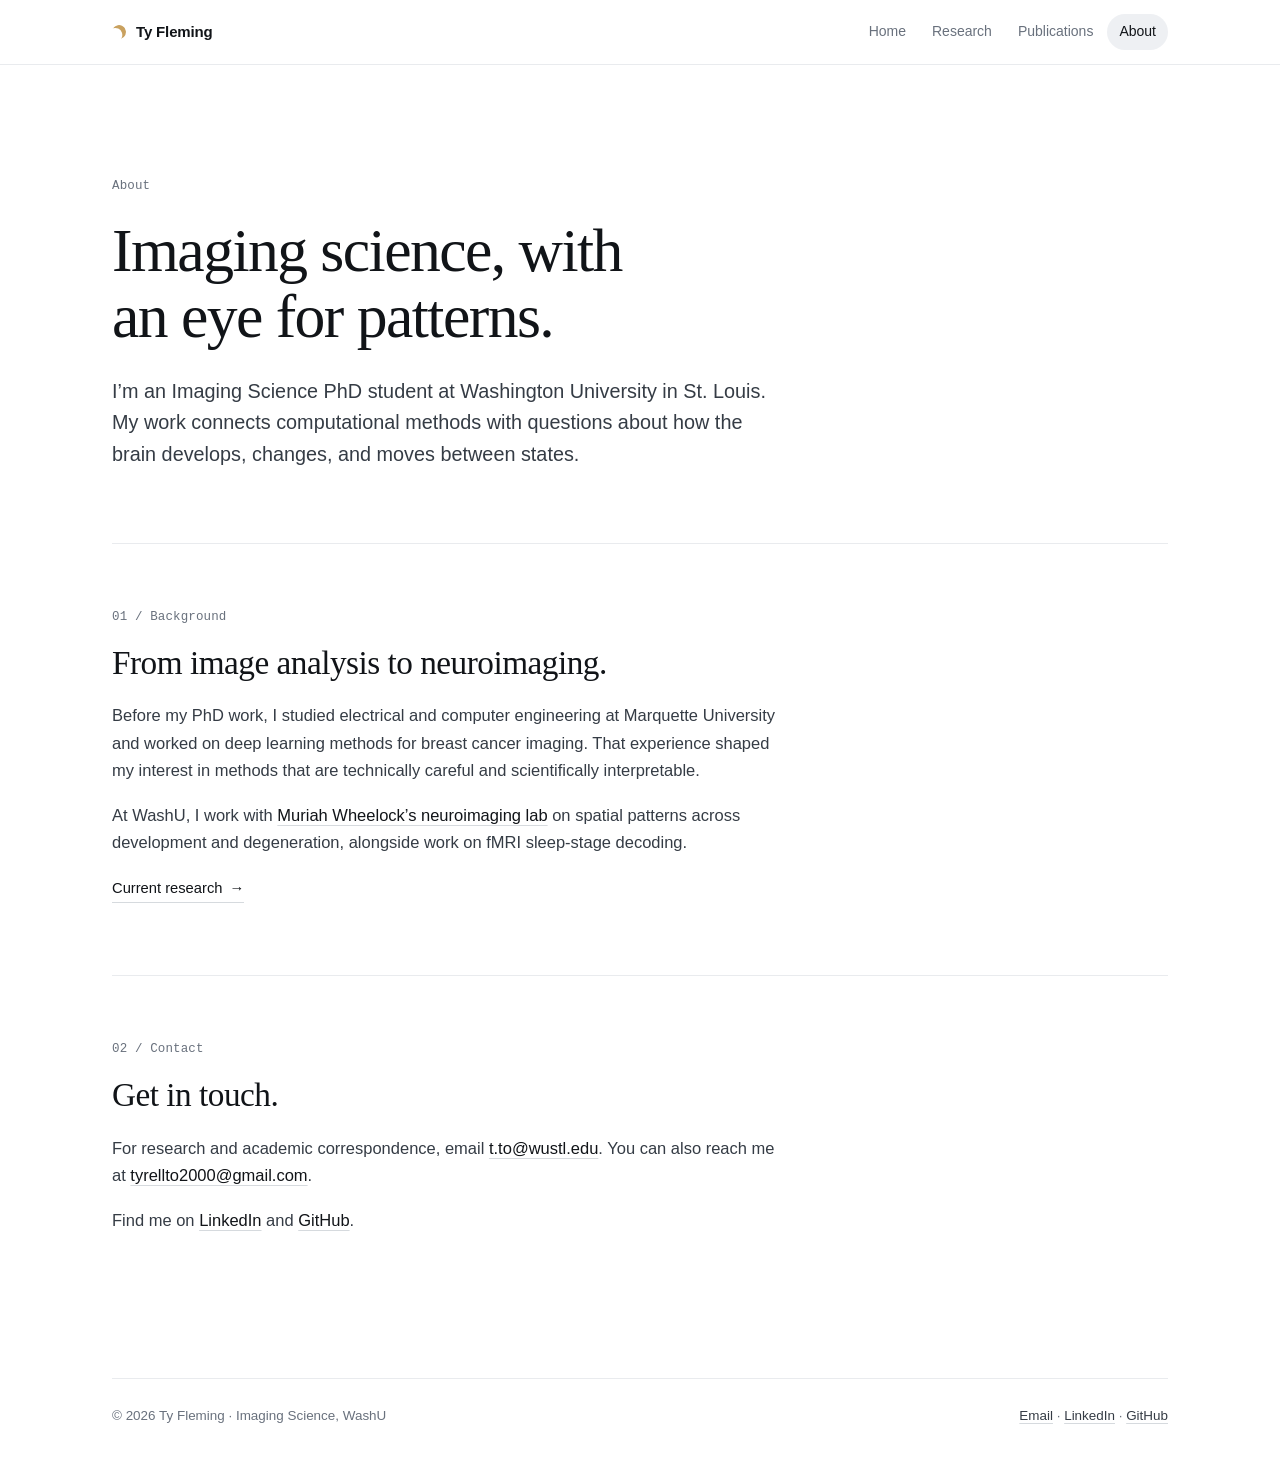
==== about.html @ 27615212 "Smooth the day/night transitions into one continuous motion Use cross-document view transitions wher" ====
<!doctype html>
<html lang="en">
<head>
  <meta charset="utf-8">
  <meta name="viewport" content="width=device-width, initial-scale=1">
  <meta name="description" content="About Ty Fleming, Imaging Science PhD student at WashU.">
  <title>About — Ty Fleming</title>
  <link rel="stylesheet" href="style.css?v=20261013-sky3">
  <script src="sky.js?v=20261013-sky3"></script>

</head>
<body>
  <a class="skip-link" href="#main">Skip to content</a>
  <header class="site-header">
    <div class="header-inner">
      <a class="brand" href="index.html"><span class="brand-mark" aria-hidden="true"></span>Ty Fleming<span class="visually-hidden"> — home</span></a>
      <nav class="site-nav" aria-label="Main navigation"><a href="index.html">Home</a><a href="research.html">Research</a><a href="publications.html">Publications</a><a href="about.html" aria-current="page">About</a></nav>
    </div>
  </header>
  <main id="main">
<section class="page-hero" aria-labelledby="about-title"><span class="eyebrow">About</span><div><h1 id="about-title">Imaging science, with an eye for patterns.</h1><p class="lead">I’m an Imaging Science PhD student at Washington University in St. Louis. My work connects computational methods with questions about how the brain develops, changes, and moves between states.</p></div></section>
<section class="content-section" aria-labelledby="path-title"><span class="section-label">01 / Background</span><div class="section-body wide-copy"><h2 id="path-title">From image analysis to neuroimaging.</h2><p>Before my PhD work, I studied electrical and computer engineering at Marquette University and worked on deep learning methods for breast cancer imaging. That experience shaped my interest in methods that are technically careful and scientifically interpretable.</p><p>At WashU, I work with <a href="https://www.mir.wustl.edu/research/research-centers/neuroimaging-labs-research-center-nil-rc/labs/wheelock-lab/people/">Muriah Wheelock’s neuroimaging lab</a> on spatial patterns across development and degeneration, alongside work on fMRI sleep-stage decoding.</p><p><a class="text-link" href="research.html">Current research</a></p></div></section>
<section class="content-section" id="contact" aria-labelledby="contact-title"><span class="section-label">02 / Contact</span><div class="section-body wide-copy"><h2 id="contact-title">Get in touch.</h2><p>For research and academic correspondence, email <a href="mailto:t.to@wustl.edu">t.to@wustl.edu</a>. You can also reach me at <a href="mailto:tyrellto2000@gmail.com">tyrellto2000@gmail.com</a>.</p><p>Find me on <a href="https://www.linkedin.com/in/tyrellto/">LinkedIn</a> and <a href="https://github.com/tyfleming">GitHub</a>.</p></div></section>
</main>
  <footer class="site-footer"><span>© 2026 Ty Fleming · Imaging Science, WashU</span><span><a href="mailto:t.to@wustl.edu">Email</a> · <a href="https://www.linkedin.com/in/tyrellto/">LinkedIn</a> · <a href="https://github.com/tyfleming">GitHub</a></span></footer>
</body>
</html>
---- style.css ----
/* Minimal research site: one reading column, quiet hairlines, one accent.
   Stage colors are a validated dusk-to-night ramp (Wake → N3 gets darker).
   Pages opt into the Night Oracle theme with <html data-theme="night"> (the sleep page). */
:root{
  --bg:#ffffff;--ink:#111418;--ink-2:#353c45;--muted:#69717d;--faint:#a3a9b2;
  --line:#e9ebee;--line-2:#d6dade;--panel:#f6f7f9;--panel-2:#eef0f3;
  --accent:#0f6e6a;--accent-ink:#0b5652;--accent-soft:#e7f1f0;--moon:#c9a15f;
  --wake:#d4922a;--n1:#cf6068;--n2:#9460b8;--n3:#3f4a9c;
  --sans:-apple-system,BlinkMacSystemFont,"Inter","Segoe UI",Roboto,"Helvetica Neue",Arial,sans-serif;
  --serif:Charter,"Bitstream Charter","Iowan Old Style","Sitka Text",Cambria,Georgia,serif;
  --mono:"SF Mono",ui-monospace,SFMono-Regular,Menlo,Consolas,"Liberation Mono",monospace;
  --max:1120px;--gutter:32px;--measure:680px;--header:64px;
}

/* Base */
*{box-sizing:border-box}
html{scroll-behavior:smooth;scroll-padding-top:calc(var(--header) + 24px);-webkit-text-size-adjust:100%}
body{margin:0;min-height:100vh;display:flex;flex-direction:column;background:var(--bg);color:var(--ink-2);font:16.5px/1.65 var(--sans);-webkit-font-smoothing:antialiased;-moz-osx-font-smoothing:grayscale;text-rendering:optimizeLegibility}
a{color:var(--ink);text-decoration:underline;text-decoration-color:var(--line-2);text-decoration-thickness:1px;text-underline-offset:.22em;transition:color .15s ease,text-decoration-color .15s ease}
a:hover{color:var(--accent);text-decoration-color:currentColor}
:focus-visible{outline:2px solid var(--accent);outline-offset:3px;border-radius:3px}
strong{color:var(--ink);font-weight:600}
em{font-style:italic}
p{margin:0 0 1.1rem}
h1,h2,h3{color:var(--ink);margin:0}
h2{font:400 clamp(1.7rem,2.6vw,2.2rem)/1.2 var(--serif);letter-spacing:-.015em;margin:0 0 20px;max-width:var(--measure);text-wrap:balance}
h3{font-size:1.06rem;line-height:1.35;font-weight:600;letter-spacing:-.01em;margin:0 0 8px}
button,select,input{font:inherit}
::selection{background:var(--accent-soft)}
.skip-link{position:absolute;left:-9999px;top:12px;z-index:50;background:var(--ink);color:#fff;padding:.5rem 1rem;border-radius:8px}
.skip-link:focus{left:12px;color:#fff}
.visually-hidden{position:absolute;width:1px;height:1px;padding:0;margin:-1px;overflow:hidden;clip:rect(0,0,0,0);white-space:nowrap;border:0}

/* Header */
.site-header{position:sticky;top:0;z-index:30;background:rgba(255,255,255,.86);-webkit-backdrop-filter:saturate(1.6) blur(14px);backdrop-filter:saturate(1.6) blur(14px);border-bottom:1px solid var(--line)}
.header-inner{max-width:var(--max);height:var(--header);margin:0 auto;padding:0 var(--gutter);display:flex;align-items:center;justify-content:space-between;gap:24px}
.brand{display:inline-flex;align-items:center;gap:10px;font-weight:600;font-size:15px;letter-spacing:-.01em;color:var(--ink);text-decoration:none;white-space:nowrap}
.brand:hover{color:var(--ink)}
.brand-mark{display:inline-block;width:14px;height:14px;border-radius:50%;box-shadow:inset -4.5px 1.5px 0 0 var(--moon);transform:rotate(-20deg)}
.site-nav{display:flex;align-items:center;gap:2px}
.site-nav a{font-size:14px;color:var(--muted);text-decoration:none;padding:6px 12px;border-radius:999px;transition:background-color .15s ease,color .15s ease}
.site-nav a:hover{color:var(--ink);background:var(--panel)}
.site-nav a[aria-current=page]{color:var(--ink);background:var(--panel-2)}

/* Layout */
main{flex:1;width:100%;max-width:var(--max);margin:0 auto;padding:0 var(--gutter)}
.page-hero{padding:clamp(64px,9vw,112px) 0 clamp(48px,6vw,72px)}
.page-hero.has-portrait{display:grid;grid-template-columns:minmax(0,1fr) minmax(180px,236px);gap:clamp(40px,7vw,96px);align-items:center}
.eyebrow{display:block;margin:0 0 22px;font:500 12.5px/1.5 var(--mono);color:var(--muted);letter-spacing:.01em}
.eyebrow .sep{color:var(--faint)}
.page-hero h1{font:400 clamp(2.45rem,5.2vw,3.85rem)/1.07 var(--serif);letter-spacing:-.025em;max-width:820px;text-wrap:balance}
.page-hero .lead{font-size:clamp(1.1rem,1.55vw,1.27rem);line-height:1.6;color:var(--ink-2);max-width:var(--measure);margin:26px 0 0}
.hero-actions{display:flex;flex-wrap:wrap;align-items:center;gap:12px 24px;margin-top:34px}
.hero-portrait{display:block;width:100%;aspect-ratio:320 / 420;border-radius:14px;overflow:hidden;box-shadow:0 1px 2px rgba(17,20,24,.06),0 18px 40px -22px rgba(17,20,24,.45)}
.hero-portrait svg{display:block;width:100%;height:100%}

.content-section{padding:64px 0 72px;border-top:1px solid var(--line)}
.section-label{display:block;margin:0 0 16px;font:500 12.5px/1.5 var(--mono);color:var(--muted);letter-spacing:.01em}
.section-body>:first-child{margin-top:0}
.section-body>:last-child{margin-bottom:0}
.section-body>p,.wide-copy>p,.technical-content>p,.math-step p{max-width:var(--measure)}
.intro{font-size:1.14rem;line-height:1.62;color:var(--ink-2)}
.small{font-size:.89rem;line-height:1.6;color:var(--muted)}
.small strong{color:var(--ink-2)}

/* Links and buttons */
.text-link{display:inline-flex;align-items:center;gap:7px;font-size:.92rem;font-weight:500;color:var(--ink);text-decoration:none;border-bottom:1px solid var(--line-2);padding-bottom:2px;transition:color .15s ease,border-color .15s ease}
.text-link::after{content:"→";font-weight:400;transition:transform .15s ease}
.text-link[href^="http"]::after{content:"↗"}
.text-link[href^="#"]::after{content:"↓"}
.text-link:hover{color:var(--accent);border-color:var(--accent)}
.text-link:hover::after{transform:translateX(2px)}
.text-link[href^="#"]:hover::after{transform:translateY(2px)}
.text-link.button{border:0;padding:10px 18px;border-radius:999px;background:var(--ink);color:#fff}
.text-link.button:hover{background:var(--accent);color:#fff}

/* Project cards */
.project-list{display:grid;grid-template-columns:repeat(2,minmax(0,1fr));gap:16px;margin-top:30px}
.project-row{position:relative;display:flex;flex-direction:column;gap:12px;padding:24px 56px 26px 24px;border:1px solid var(--line);border-radius:14px;background:#fff;color:inherit;text-decoration:none;transition:border-color .2s ease,box-shadow .2s ease,transform .2s ease}
.project-row:hover{color:inherit;border-color:var(--line-2);box-shadow:0 14px 32px -20px rgba(17,20,24,.28);transform:translateY(-2px)}
.project-row .number{font:500 12.5px/1 var(--mono);color:var(--accent)}
.project-row h3{margin:0;font-size:1.1rem}
.project-row p{margin:0;color:var(--muted);font-size:.95rem;line-height:1.6}
.project-row .arrow{position:absolute;top:20px;right:22px;color:var(--faint);font-size:1.05rem;transition:transform .2s ease,color .2s ease}
.project-row:hover .arrow,.project-row:focus-visible .arrow{color:var(--accent);transform:translateX(3px)}
.project-row:hover h3{color:var(--accent-ink)}

/* Method steps */
.method-grid{display:grid;grid-template-columns:repeat(4,minmax(0,1fr));gap:30px 22px;margin:34px 0 26px}
.method-grid.sleep-grid{grid-template-columns:repeat(3,minmax(0,1fr))}
.method-step{position:relative;min-width:0;padding-top:20px;border-top:1px solid var(--line-2)}
.method-step::before{content:"";position:absolute;top:-4px;left:0;width:7px;height:7px;border-radius:50%;background:var(--accent);box-shadow:0 0 0 3px #fff}
.step-index{display:block;font:500 12px/1 var(--mono);color:var(--muted)}
.method-quantity{display:block;margin:12px 0 14px;font:500 1.02rem/1.35 var(--mono);color:var(--accent-ink);letter-spacing:-.01em}
.method-step h3{font-size:1rem;margin-bottom:6px}
.method-step p{margin:0;font-size:.9rem;line-height:1.58;color:var(--muted)}

/* Figures */
.research-figure{margin:40px 0 0}
.research-image-pan{overflow-x:auto;border:1px solid var(--line);border-radius:14px;background:#fff}
.research-figure img{display:block;width:100%;height:auto;max-width:100%}
.research-figure figcaption,.step-visual figcaption,.sleep-flow figcaption{max-width:var(--measure);margin-top:14px;font-size:.87rem;line-height:1.6;color:var(--muted)}
.research-figure figcaption strong{color:var(--ink)}
.step-visual{margin:30px 0 34px}
.visual-pan{overflow-x:auto;border:1px solid var(--line);border-radius:14px;background:#fff}
.step-visual img{display:block;width:100%;height:auto}
.figure-index{font:600 12px/1 var(--mono);color:var(--ink);letter-spacing:.01em;margin-right:4px;white-space:nowrap}
.figure-title{color:var(--ink);font-weight:600}
.figure-meta{display:block;margin:4px 0 6px;font:12px/1.5 var(--mono);color:var(--muted)}

/* Disclosure */
.technical{margin-top:34px;border:1px solid var(--line);border-radius:14px;padding:0 22px}
.technical summary{display:flex;align-items:center;justify-content:space-between;gap:16px;padding:17px 0;font-size:.95rem;font-weight:600;color:var(--ink);cursor:pointer;list-style:none}
.technical summary::-webkit-details-marker{display:none}
.technical summary::after{content:"";width:8px;height:8px;margin-right:4px;border-right:1.5px solid var(--muted);border-bottom:1.5px solid var(--muted);transform:rotate(45deg) translate(-2px,-2px);transition:transform .2s ease}
.technical[open] summary::after{transform:rotate(-135deg) translate(-2px,-2px)}
.technical-content{padding:2px 0 24px;border-top:1px solid var(--line);color:var(--ink-2)}
.technical-content h3{margin:1.5rem 0 .4rem;font-size:1rem}
.technical-content ul{margin:0;padding-left:1.3rem}
.technical-content li{margin:.5rem 0}

/* Publications */
.pub-list{margin-top:26px;border-top:1px solid var(--line)}
.pub-entry{display:grid;grid-template-columns:88px minmax(0,1fr);gap:24px;padding:26px 0;border-bottom:1px solid var(--line)}
.pub-entry .year{font:500 13px/1.6 var(--mono);color:var(--muted);padding-top:2px}
.pub-entry h3{max-width:720px;font-size:1.05rem;line-height:1.45;margin-bottom:8px}
.pub-entry p{margin:0 0 12px;font-size:.92rem;color:var(--muted)}
.pub-entry .text-link{font-size:.86rem}
.pub-entry:last-child{border-bottom:0}

/* Notes */
.note-band{max-width:var(--measure);margin:22px 0 14px;padding:16px 20px;border-radius:12px;background:var(--panel);font-size:.92rem;line-height:1.6}
.note-band p:last-child{margin-bottom:0}

/* Footer */
.site-footer{width:calc(100% - 2 * var(--gutter));max-width:calc(var(--max) - 2 * var(--gutter));margin:72px auto 0;padding:26px 0 40px;border-top:1px solid var(--line);display:flex;align-items:baseline;justify-content:space-between;gap:20px;font-size:.84rem;color:var(--muted)}
.site-footer a{color:var(--ink-2)}

/* ---------- Sleep decoding page ---------- */
.doc-layout{display:grid;grid-template-columns:minmax(0,1fr);gap:56px;align-items:start}
.doc-toc{display:none}
.toc-title{margin:0 0 12px;font:500 12px/1.5 var(--mono);color:var(--muted)}
.doc-toc ol{list-style:none;margin:0;padding:0}
.doc-toc ol ol{margin:4px 0 6px 12px;padding-left:10px;border-left:1px solid var(--line)}
.doc-toc li{margin:0}
.doc-toc a{display:block;padding:4px 0;font-size:.84rem;line-height:1.35;color:var(--muted);text-decoration:none}
.doc-toc ol ol a{font-size:.8rem;padding:3px 0}
.doc-toc a:hover{color:var(--ink)}
.doc-toc a.is-active{color:var(--accent-ink);font-weight:600}
@media(min-width:1180px){
  .doc-layout{grid-template-columns:minmax(0,1fr) 188px}
  .doc-toc{display:block;position:sticky;top:calc(var(--header) + 40px);max-height:calc(100vh - var(--header) - 72px);overflow:auto;padding:64px 0 24px}
  .sleep-page .method-nav{display:none}
}

/* Impact list */
.sleep-impact{max-width:820px;margin:30px 0 0;display:grid;grid-template-columns:repeat(3,minmax(0,1fr));gap:16px}
.impact-row{padding:22px 22px 24px;border-radius:14px;background:var(--panel)}
.impact-index{display:block;margin-bottom:14px;font:500 12px/1 var(--mono);color:var(--accent)}
.impact-row h3{font-size:1rem;margin:0 0 8px}
.impact-row p{margin:0;font-size:.9rem;line-height:1.6;color:var(--ink-2)}
.sleep-goal{max-width:var(--measure);margin:30px 0 12px;font-size:1.02rem;line-height:1.62}
.sleep-evidence{margin-top:12px}

/* Performance */
.performance-summary{display:grid;grid-template-columns:repeat(3,minmax(0,1fr));gap:12px;max-width:820px;margin:28px 0 40px}
.performance-summary>div{padding:20px 22px 22px;border-radius:14px;background:var(--panel)}
.performance-summary strong{display:block;font:500 clamp(2rem,3.6vw,2.6rem)/1.05 var(--sans);letter-spacing:-.03em;color:var(--ink)}
.performance-summary span{display:block;margin-top:10px;font-size:.86rem;color:var(--muted)}
.performance-grid{display:grid;grid-template-columns:minmax(0,1.25fr) minmax(0,1fr);gap:40px;max-width:900px;align-items:start}
.performance-grid h3{margin-bottom:12px}
.performance-table-wrap{overflow-x:auto}
.performance-table{width:100%;border-collapse:collapse;font-size:.88rem;font-variant-numeric:tabular-nums}
.performance-table caption,.confusion caption{caption-side:top;text-align:left;margin-bottom:10px;font-size:.82rem;line-height:1.5;color:var(--muted)}
.performance-table th,.performance-table td{padding:10px 8px;border-bottom:1px solid var(--line);text-align:right;white-space:nowrap}
.performance-table th:first-child{text-align:left;padding-left:0}
.performance-table td:last-child{padding-right:0}
.performance-table thead th{font:500 11.5px/1.4 var(--mono);color:var(--muted);border-bottom-color:var(--line-2)}
.performance-table tbody th{font-weight:600;color:var(--ink)}
.stage-dot{display:inline-block;width:8px;height:8px;margin-right:9px;border-radius:50%;background:var(--stage);vertical-align:1px}
.confusion{border-collapse:separate;border-spacing:3px;font-variant-numeric:tabular-nums}
.confusion th{font:500 11.5px/1.3 var(--mono);color:var(--muted);padding:4px 6px;text-align:center}
.confusion tbody th{text-align:right;padding-right:8px;color:var(--ink);font:600 .84rem/1.2 var(--sans)}
.confusion td{width:66px;height:54px;padding:6px 4px;border-radius:7px;text-align:center;color:var(--ink)}
.confusion td.is-dark{color:#fff}
.confusion td span{display:block;font-size:.86rem;font-weight:600;line-height:1.2}
.confusion td small{display:block;margin-top:2px;font:11px/1.2 var(--mono);opacity:.78}
.confusion .axis-note th{font:500 11px/1.3 var(--mono);color:var(--muted);text-align:center;padding-bottom:2px}
.performance-context{max-width:var(--measure);margin-top:26px}

/* Pipeline diagram */
.sleep-flow{margin:30px 0 40px}
.flow-grid{display:grid;grid-template-columns:minmax(0,1fr) 30px minmax(118px,140px);align-items:stretch}
.flow-branches{display:grid;gap:14px;min-width:0}
.flow-branch-label{display:block;margin:0 0 7px;font:500 11.5px/1.4 var(--mono);color:var(--muted)}
.flow-line{list-style:none;display:flex;align-items:stretch;gap:22px;margin:0;padding:0}
.flow-line li{position:relative;flex:1;min-width:0;display:flex;flex-direction:column;justify-content:space-between;gap:8px;min-height:70px;padding:11px 12px;border-radius:10px;background:var(--panel);font-size:.78rem;line-height:1.3;color:var(--muted)}
.flow-line li+li::before{content:"";position:absolute;left:-17px;top:50%;width:12px;height:1px;background:var(--faint)}
.flow-line li+li::after{content:"";position:absolute;left:-9px;top:calc(50% - 3px);width:5px;height:5px;border-top:1px solid var(--faint);border-right:1px solid var(--faint);transform:rotate(45deg)}
.flow-line strong{font:500 .9rem/1.2 var(--mono);color:var(--ink);white-space:nowrap}
.flow-join{position:relative;margin:calc(11.5px * 1.4 + 7px + 35px) 0 35px}
.flow-join::before{content:"";position:absolute;left:0;right:12px;top:0;bottom:0;border:1px solid var(--faint);border-left:0;border-radius:0 10px 10px 0}
.flow-join::after{content:"";position:absolute;right:2px;top:calc(50% - 3px);width:5px;height:5px;border-top:1px solid var(--faint);border-right:1px solid var(--faint);transform:rotate(45deg)}
.flow-join i{position:absolute;right:0;left:calc(100% - 12px);top:50%;height:1px;background:var(--faint)}
.flow-merge{align-self:center;display:flex;flex-direction:column;justify-content:space-between;gap:8px;min-height:70px;padding:11px 12px;border-radius:10px;background:var(--ink);color:#c9ced5;font-size:.78rem;line-height:1.3}
.flow-merge strong{font:500 .9rem/1.2 var(--mono);color:#fff}
.sleep-flow figcaption{max-width:var(--measure)}

/* Equations */
.method-nav{display:flex;flex-wrap:wrap;gap:6px;margin:0 0 26px}
.method-nav a{padding:4px 11px;border-radius:999px;background:var(--panel);font-size:.8rem;color:var(--ink-2);text-decoration:none}
.method-nav a:hover{background:var(--accent-soft);color:var(--accent-ink)}
.math-steps{margin-top:8px}
.math-step{display:grid;grid-template-columns:44px minmax(0,1fr);gap:6px;padding:40px 0 34px;border-top:1px solid var(--line);scroll-margin-top:calc(var(--header) + 16px)}
.math-step>div{min-width:0}
.math-number{padding-top:3px;font:500 13px/1.4 var(--mono);color:var(--accent)}
.math-step h3{margin:0 0 14px;font-size:1.2rem}
.math-step p{font-size:.96rem;line-height:1.68}
.math-step p:last-child{margin-bottom:0}
.formula{max-width:100%;overflow-x:auto;margin:22px 0;padding:18px 20px;border-radius:12px;background:var(--panel);font-size:1.06rem;line-height:1.9;font-variant-numeric:tabular-nums}
.formula .katex-display{width:max-content;min-width:100%;margin:0;text-align:center}
.formula .katex-display>.katex{text-align:center}
.formula .katex{font-size:1em}
.method-source{margin-top:26px;max-width:var(--measure)}

/* Simplex explorer */
.simplex-shell{margin-top:26px}
.simplex-toolbar{display:flex;flex-wrap:wrap;align-items:center;justify-content:space-between;gap:14px 20px;margin-bottom:16px}
.simplex-label-view{display:flex;align-items:center;gap:12px;margin:0;padding:0;border:0;font-size:.84rem}
.simplex-label-view[hidden]{display:none}
.simplex-label-view legend{float:left;margin-right:4px;padding:0;font-weight:600;color:var(--ink)}
.segmented{display:inline-flex;padding:3px;border-radius:999px;background:var(--panel-2)}
.segmented label{display:inline-flex;align-items:center;padding:5px 13px;border-radius:999px;color:var(--muted);cursor:pointer;transition:background-color .15s ease,color .15s ease}
.segmented input{position:absolute;opacity:0;pointer-events:none}
.segmented label:has(input:checked){background:#fff;color:var(--ink);box-shadow:0 1px 2px rgba(17,20,24,.12)}
.segmented label:has(input:focus-visible){outline:2px solid var(--accent);outline-offset:1px}
.simplex-controls{display:flex;flex-wrap:wrap;align-items:center;gap:10px 14px;font-size:.84rem}
.simplex-controls label{font-weight:600;color:var(--ink)}
.simplex-controls select,.simplex-readout select{appearance:none;-webkit-appearance:none;border:1px solid var(--line-2);border-radius:9px;background:#fff url("data:image/svg+xml,%3Csvg xmlns='http://www.w3.org/2000/svg' width='10' height='6'%3E%3Cpath d='M1 1l4 4 4-4' fill='none' stroke='%2369717d' stroke-width='1.4'/%3E%3C/svg%3E") no-repeat right 11px center;color:var(--ink);padding:7px 32px 7px 11px;font-size:.84rem;cursor:pointer}
.simplex-controls select:hover,.simplex-readout select:hover{border-color:var(--faint)}
.simplex-actions{display:inline-flex;gap:4px}
.simplex-actions button{min-width:34px;height:34px;padding:0 10px;border:1px solid var(--line-2);border-radius:9px;background:#fff;color:var(--ink-2);font-size:.84rem;cursor:pointer;transition:background-color .15s ease,border-color .15s ease}
.simplex-actions button:hover{background:var(--panel);border-color:var(--faint)}
.simplex-layout{display:grid;grid-template-columns:minmax(0,1.65fr) minmax(220px,.85fr);gap:28px;align-items:start}
.simplex-canvas-wrap{min-width:0;border:1px solid var(--line);border-radius:16px;background:#fff;overflow:hidden}
#simplex-canvas{display:block;width:100%;height:470px;touch-action:none;cursor:grab}
#simplex-canvas:active{cursor:grabbing}
.stage-key{display:flex;flex-wrap:wrap;gap:8px 18px;margin:14px 0 10px;font-size:.82rem;color:var(--ink-2)}
.stage-key span{display:inline-flex;align-items:center;gap:7px}
.stage-key i{display:inline-block;width:9px;height:9px;border-radius:50%;background:var(--stage)}
.simplex-readout{font-size:.88rem}
.simplex-readout label{display:block;margin-bottom:8px;color:var(--ink)}
.simplex-readout select{width:100%}
.prediction-summary{display:grid;grid-template-columns:1fr auto;gap:2px 12px;align-items:baseline;margin:22px 0 0;padding:0 0 12px}
.prediction-summary span:first-child{grid-column:1 / -1;font:500 11.5px/1.5 var(--mono);color:var(--muted)}
.prediction-summary strong{font-size:1.75rem;line-height:1.15;font-weight:600;letter-spacing:-.02em;color:var(--ink)}
.prediction-summary strong::before{content:"";display:inline-block;width:11px;height:11px;margin-right:10px;border-radius:50%;background:var(--predicted-color,var(--faint));vertical-align:3px}
.prediction-summary span:last-child{font-size:.82rem;color:var(--muted);font-variant-numeric:tabular-nums}
.observed-summary{display:grid;grid-template-columns:1fr auto;align-items:baseline;gap:12px;margin:0 0 4px;padding:10px 0;border-top:1px solid var(--line)}
.observed-summary[hidden]{display:none}
.observed-summary span{font:500 11.5px/1.5 var(--mono);color:var(--muted)}
.observed-summary strong{font-size:1.1rem;color:var(--ink)}
.observed-summary strong::before{content:"";display:inline-block;width:9px;height:9px;margin-right:8px;border-radius:50%;background:var(--observed-color,var(--faint));vertical-align:1px}
.prob-strip{display:flex;gap:2px;height:10px;margin:6px 0 4px;border-radius:5px;overflow:hidden;background:var(--panel-2)}
.prob-strip i{display:block;height:100%;min-width:0;background:var(--stage);transition:flex-basis .25s ease}
.simplex-readout table{width:100%;margin:12px 0 16px;border-collapse:collapse;font-size:.85rem;font-variant-numeric:tabular-nums}
.simplex-readout th,.simplex-readout td{padding:8px 0;border-bottom:1px solid var(--line);text-align:left}
.simplex-readout thead th{font:500 11.5px/1.4 var(--mono);color:var(--muted);border-bottom-color:var(--line-2)}
.simplex-readout tbody th{font-weight:500;color:var(--ink)}
.simplex-readout td:last-child,.simplex-readout th:last-child{text-align:right}

/* Head studies page (unlinked) keeps working with the shared tokens. */
.studies-intro h1{font-family:var(--serif)!important}

/* ---------- Night Oracle theme (sleep page) ----------
   The same layout under a night sky: ivory type, moon-gold accents, tarot-style framing.
   Stage ramp re-stepped for the dark surface (CVD ΔE 12.7, normal-vision ΔE 17.6). */
:root{--stars:url("data:image/svg+xml,%3Csvg xmlns='http://www.w3.org/2000/svg' width='420' height='420'%3E%3Cg fill='%23e7ecef'%3E%3Ccircle cx='24' cy='38' r='0.9' opacity='0.55'/%3E%3Ccircle cx='96' cy='12' r='0.6' opacity='0.4'/%3E%3Ccircle cx='152' cy='74' r='1.1' opacity='0.7'/%3E%3Ccircle cx='214' cy='30' r='0.7' opacity='0.45'/%3E%3Ccircle cx='288' cy='58' r='0.9' opacity='0.6'/%3E%3Ccircle cx='372' cy='22' r='0.6' opacity='0.4'/%3E%3Ccircle cx='402' cy='96' r='1' opacity='0.55'/%3E%3Ccircle cx='58' cy='138' r='0.7' opacity='0.45'/%3E%3Ccircle cx='130' cy='182' r='0.6' opacity='0.35'/%3E%3Ccircle cx='236' cy='148' r='0.8' opacity='0.5'/%3E%3Ccircle cx='330' cy='170' r='1.2' opacity='0.65'/%3E%3Ccircle cx='386' cy='226' r='0.7' opacity='0.4'/%3E%3Ccircle cx='18' cy='250' r='1' opacity='0.55'/%3E%3Ccircle cx='110' cy='286' r='0.8' opacity='0.5'/%3E%3Ccircle cx='196' cy='250' r='0.6' opacity='0.35'/%3E%3Ccircle cx='262' cy='318' r='1' opacity='0.6'/%3E%3Ccircle cx='346' cy='298' r='0.6' opacity='0.35'/%3E%3Ccircle cx='64' cy='372' r='0.7' opacity='0.45'/%3E%3Ccircle cx='154' cy='396' r='1.1' opacity='0.6'/%3E%3Ccircle cx='300' cy='392' r='0.8' opacity='0.45'/%3E%3C/g%3E%3Cg fill='%23d8b57c'%3E%3Ccircle cx='178' cy='126' r='1' opacity='.6'/%3E%3Ccircle cx='44' cy='322' r='.9' opacity='.5'/%3E%3C/g%3E%3C/svg%3E")}
:root[data-theme="night"]{
  color-scheme:dark;
  --bg:#0d1720;--bg-2:#111c26;--ink:#ece6d6;--ink-2:#c1c9d0;--muted:#8f9aa6;--faint:#5e6a77;
  --line:#1f2c38;--line-2:#2c3a47;--panel:#13202b;--panel-2:#1a2834;--panel-3:#22323f;
  --accent:#d8b57c;--accent-ink:#e8cb95;--accent-soft:rgba(216,181,124,.14);--moon:#d8b57c;
  --gold-line:rgba(216,181,124,.30);--gold-faint:rgba(216,181,124,.14);
  --wake:#c38824;--n1:#b24f63;--n2:#6453a7;--n3:#359bd9;
  --canvas-bg:#111c26;--canvas-line:#4a5866;--canvas-ink:#ece6d6;--canvas-point-alpha:.5;
}
:root[data-theme="night"] body{background:radial-gradient(1100px 620px at 82% -8%,rgba(40,66,92,.55),transparent 68%),radial-gradient(900px 700px at -10% 110%,rgba(52,48,96,.28),transparent 70%),var(--bg);background-attachment:fixed}
/* A fixed, sparse star field: full at the page edges, faint behind the reading column. */
:root[data-theme="night"] body::before{content:"";position:fixed;inset:0;z-index:-1;pointer-events:none;background-image:var(--stars);background-size:420px 420px;opacity:.8;-webkit-mask-image:linear-gradient(90deg,#000 0,#000 9%,rgba(0,0,0,.22) 24%,rgba(0,0,0,.22) 76%,#000 91%,#000 100%);mask-image:linear-gradient(90deg,#000 0,#000 9%,rgba(0,0,0,.22) 24%,rgba(0,0,0,.22) 76%,#000 91%,#000 100%)}
:root[data-theme="night"] a{text-decoration-color:var(--gold-line)}
:root[data-theme="night"] ::selection{background:rgba(216,181,124,.32);color:#fff}
:root[data-theme="night"] .skip-link,:root[data-theme="night"] .skip-link:focus{background:var(--accent);color:var(--bg)}
:root[data-theme="night"] .site-header{background:rgba(11,20,28,.78);-webkit-backdrop-filter:saturate(1.4) blur(14px);backdrop-filter:saturate(1.4) blur(14px);border-bottom-color:var(--gold-faint)}
:root[data-theme="night"] .brand{font:500 16px/1 var(--serif);letter-spacing:.04em}
:root[data-theme="night"] .site-nav a[aria-current=page]{color:var(--accent-ink);background:var(--accent-soft)}
:root[data-theme="night"] .eyebrow,:root[data-theme="night"] .section-label{font:600 11.5px/1.6 var(--serif);color:var(--accent);letter-spacing:.24em;text-transform:uppercase}
:root[data-theme="night"] .page-hero h1{letter-spacing:-.015em}
/* Section dividers: a gold hairline that parts around a small star. */
:root[data-theme="night"] .content-section{position:relative;border-top:0}
:root[data-theme="night"] .content-section::before{content:"";position:absolute;top:0;left:0;right:0;height:1px;background:linear-gradient(90deg,transparent,var(--gold-line) 10%,var(--gold-line) 47%,transparent 48.6%,transparent 51.4%,var(--gold-line) 53%,var(--gold-line) 90%,transparent)}
:root[data-theme="night"] .content-section::after{content:"✦";position:absolute;top:0;left:50%;transform:translate(-50%,-52%);font-size:12px;line-height:1;color:var(--accent)}
:root[data-theme="night"] .text-link{border-bottom-color:var(--gold-line)}
:root[data-theme="night"] .method-step{border-top-color:var(--gold-faint)}
:root[data-theme="night"] .method-step::before{content:"✦";width:auto;height:auto;top:0;left:0;transform:translate(-2px,-55%);border-radius:0;background:var(--bg);box-shadow:none;padding-right:4px;font-size:11px;line-height:1;color:var(--accent)}
:root[data-theme="night"] .visual-pan{border-color:var(--line-2);background:var(--bg-2)}
:root[data-theme="night"] .figure-index{color:var(--accent)}
:root[data-theme="night"] .note-band{border:1px solid var(--gold-faint)}
:root[data-theme="night"] .site-footer{border-top-color:var(--gold-faint)}
:root[data-theme="night"] .toc-title{font:600 11px/1.5 var(--serif);letter-spacing:.22em;text-transform:uppercase;color:var(--accent)}
:root[data-theme="night"] .doc-toc ol ol{border-left-color:var(--gold-faint)}
:root[data-theme="night"] .impact-row{background:linear-gradient(180deg,rgba(28,43,57,.85),rgba(17,28,38,.85));border:1px solid var(--gold-faint)}
:root[data-theme="night"] .performance-summary>div{border:1px solid var(--gold-faint)}
:root[data-theme="night"] .performance-summary strong{color:var(--accent-ink)}
:root[data-theme="night"] .flow-line li{border:1px solid var(--line-2)}
:root[data-theme="night"] .flow-merge{background:var(--accent);color:#3a2c14;box-shadow:0 0 34px -10px rgba(216,181,124,.6)}
:root[data-theme="night"] .flow-merge strong{color:#14100a}
:root[data-theme="night"] .flow-merge::before{color:#5b4826}
:root[data-theme="night"] .method-nav a{border:1px solid var(--line-2)}
:root[data-theme="night"] .formula{border:1px solid var(--line);color:var(--ink)}
:root[data-theme="night"] .segmented label:has(input:checked){background:var(--panel-3);color:var(--accent-ink);box-shadow:inset 0 0 0 1px var(--gold-line)}
:root[data-theme="night"] .simplex-controls select,:root[data-theme="night"] .simplex-readout select{background-color:var(--panel);background-image:url("data:image/svg+xml,%3Csvg xmlns='http://www.w3.org/2000/svg' width='10' height='6'%3E%3Cpath d='M1 1l4 4 4-4' fill='none' stroke='%23d8b57c' stroke-width='1.4'/%3E%3C/svg%3E")}
:root[data-theme="night"] .simplex-actions button{background:var(--panel)}
:root[data-theme="night"] .simplex-actions button:hover{background:var(--panel-2);border-color:var(--gold-line);color:var(--accent-ink)}
:root[data-theme="night"] .simplex-canvas-wrap{border-color:var(--gold-faint);background:var(--bg-2)}
@media(max-width:760px){:root[data-theme="night"] .eyebrow,:root[data-theme="night"] .section-label{letter-spacing:.14em}}

/* On the light pages, links into the sleep research are dealt as small night tarot cards. */
.project-row.is-night{border-color:#2c3a47;background:radial-gradient(130% 100% at 88% 0%,#1f3446 0,#121e29 52%,#0d1720 100%);box-shadow:inset 0 0 0 6px rgba(13,23,32,.5),inset 0 0 0 7px rgba(216,181,124,.22)}
.project-row.is-night::before{content:"";position:absolute;inset:0;border-radius:inherit;background-image:var(--stars);background-size:420px 420px;opacity:.55;pointer-events:none}
.project-row.is-night>*{position:relative}
.project-row.is-night .number{color:#d8b57c;font-family:var(--serif);letter-spacing:.22em}
.project-row.is-night h3{color:#ece6d6;font-family:var(--serif);font-weight:400;font-size:1.28rem}
.project-row.is-night p{color:#b3bcc4}
.project-row.is-night .arrow{position:absolute;color:#d8b57c}
.project-row.is-night:hover{border-color:rgba(216,181,124,.55);box-shadow:inset 0 0 0 6px rgba(13,23,32,.5),inset 0 0 0 7px rgba(216,181,124,.35),0 22px 44px -24px rgba(13,23,32,.8)}
.project-row.is-night:hover h3{color:#e8cb95}

/* Cross-document fade so moving into (or out of) the night page feels continuous. */
@view-transition{navigation:auto}
@media(prefers-reduced-motion:reduce){@view-transition{navigation:none}}

/* Day ↔ night page transitions (sky.js). One continuous motion: the night page descends
   over the day page behind a soft edge (dusk), and the day page rises back (dawn). */
html:active-view-transition-type(to-night)::view-transition-old(root),
html:active-view-transition-type(to-day)::view-transition-old(root),
html:active-view-transition-type(to-night)::view-transition-new(root),
html:active-view-transition-type(to-day)::view-transition-new(root){mix-blend-mode:normal}
html:active-view-transition-type(to-night)::view-transition-old(root){animation:sky-dim 1s cubic-bezier(.65,0,.35,1) both}
html:active-view-transition-type(to-day)::view-transition-old(root){animation:sky-brighten 1s cubic-bezier(.65,0,.35,1) both}
html:active-view-transition-type(to-night)::view-transition-new(root){-webkit-mask-image:linear-gradient(180deg,#000 0,#000 44%,transparent 52%);mask-image:linear-gradient(180deg,#000 0,#000 44%,transparent 52%);-webkit-mask-size:100% 300%;mask-size:100% 300%;animation:sky-descend 1s cubic-bezier(.65,0,.35,1) both}
html:active-view-transition-type(to-day)::view-transition-new(root){-webkit-mask-image:linear-gradient(0deg,#000 0,#000 44%,transparent 52%);mask-image:linear-gradient(0deg,#000 0,#000 44%,transparent 52%);-webkit-mask-size:100% 300%;mask-size:100% 300%;animation:sky-rise 1s cubic-bezier(.65,0,.35,1) both}
@keyframes sky-descend{from{-webkit-mask-position:0 68%;mask-position:0 68%}to{-webkit-mask-position:0 26%;mask-position:0 26%}}
@keyframes sky-rise{from{-webkit-mask-position:0 32%;mask-position:0 32%}to{-webkit-mask-position:0 74%;mask-position:0 74%}}
@keyframes sky-dim{to{filter:brightness(.8)}}
@keyframes sky-brighten{to{filter:brightness(1.25)}}
/* Fallback curtain for browsers without cross-document view transitions: same soft edge. */
.sky-veil{position:fixed;left:0;right:0;top:0;height:200vh;z-index:100;pointer-events:none;will-change:transform}
.sky-veil--dusk{background:linear-gradient(180deg,#0d1720 0,#0d1720 50%,rgba(13,23,32,0) 62%);animation:sky-veil-down .9s cubic-bezier(.65,0,.35,1) forwards}
.sky-veil--dawn{background:linear-gradient(0deg,#fff 0,#fff 50%,rgba(255,255,255,0) 62%);animation:sky-veil-up .9s cubic-bezier(.65,0,.35,1) forwards}
@keyframes sky-veil-down{from{transform:translateY(-100%)}to{transform:translateY(0)}}
@keyframes sky-veil-up{from{transform:translateY(50%)}to{transform:translateY(-50%)}}
html.sky-arrive-night::after,html.sky-arrive-day::after{content:"";position:fixed;inset:0;z-index:100;pointer-events:none;animation:sky-lift .5s ease .05s forwards}
html.sky-arrive-night::after{background:#0d1720}
html.sky-arrive-day::after{background:#fff}
@keyframes sky-lift{to{opacity:0;visibility:hidden}}
@media(prefers-reduced-motion:reduce){.sky-veil,html.sky-arrive-night::after,html.sky-arrive-day::after{display:none}}

/* Responsive */
@media(max-width:900px){
  .performance-grid{grid-template-columns:1fr;gap:34px}
  .sleep-impact{grid-template-columns:1fr}
  .flow-grid{grid-template-columns:1fr}
  .flow-join{display:none}
  .flow-merge{margin-top:14px;align-self:stretch;flex-direction:row;align-items:baseline;min-height:0}
  .flow-merge::before{content:"Both branches →";font:500 11.5px/1.4 var(--mono);color:#9aa1ab;margin-right:auto}
  .simplex-layout{grid-template-columns:1fr}
  #simplex-canvas{height:400px}
}
@media(max-width:760px){
  :root{--gutter:20px;--header:auto}
  html{scroll-padding-top:110px}
  .header-inner{height:auto;min-height:58px;flex-wrap:wrap;gap:6px 16px;padding-top:10px;padding-bottom:10px}
  .site-nav{margin-left:-12px}
  .page-hero.has-portrait{grid-template-columns:minmax(0,1fr) 112px;gap:22px;align-items:start}
  .page-hero.has-portrait .hero-copy{display:contents}
  .page-hero.has-portrait .eyebrow{grid-column:1;grid-row:1;align-self:center;margin:0}
  .page-hero.has-portrait .hero-portrait{grid-column:2;grid-row:1}
  .page-hero.has-portrait h1,.page-hero.has-portrait .lead,.page-hero.has-portrait .hero-actions{grid-column:1 / -1}
  .page-hero.has-portrait .lead{margin-top:0}
  .page-hero.has-portrait .hero-actions{margin-top:6px}
  .page-hero h1{font-size:clamp(2.2rem,9vw,3rem)}
  .content-section{padding:48px 0 54px}
  .project-list{grid-template-columns:1fr}
  .method-grid,.method-grid.sleep-grid{grid-template-columns:repeat(2,minmax(0,1fr))}
  .math-step{grid-template-columns:1fr;gap:6px}
  .flow-line{flex-wrap:wrap;gap:10px 22px}
  .flow-line li{flex:1 1 calc(50% - 22px)}
  .flow-line li:nth-child(odd)::before,.flow-line li:nth-child(odd)::after{display:none}
  .performance-summary{gap:8px}
  .performance-summary>div{padding:16px 14px}
  .simplex-toolbar{flex-direction:column;align-items:flex-start}
}
@media(max-width:600px){
  .step-visual img{width:640px;max-width:none}
  .step-visual figcaption::after{content:" Swipe the visual to inspect it.";color:var(--accent-ink)}
}
@media(max-width:490px){
  .method-grid,.method-grid.sleep-grid{grid-template-columns:1fr}
  .research-figure img{width:800px;max-width:none}
  .pub-entry{grid-template-columns:1fr;gap:4px}
  .performance-summary strong{font-size:1.6rem}
  .performance-summary span{font-size:.75rem;line-height:1.35}
  .performance-table{font-size:.78rem}
  .performance-table th,.performance-table td{padding:8px 4px}
  .confusion td{width:auto;min-width:56px}
  .flow-line{display:grid;grid-template-columns:1fr;gap:10px}
  .flow-line li::before,.flow-line li::after{display:none}
  .formula{padding:14px 12px;font-size:.96rem}
  .site-footer{display:block}
  .site-footer span{display:block;margin-bottom:8px}
  #simplex-canvas{height:330px}
}
@media(prefers-reduced-motion:reduce){
  html{scroll-behavior:auto}
  *,*::before,*::after{transition:none!important}
}
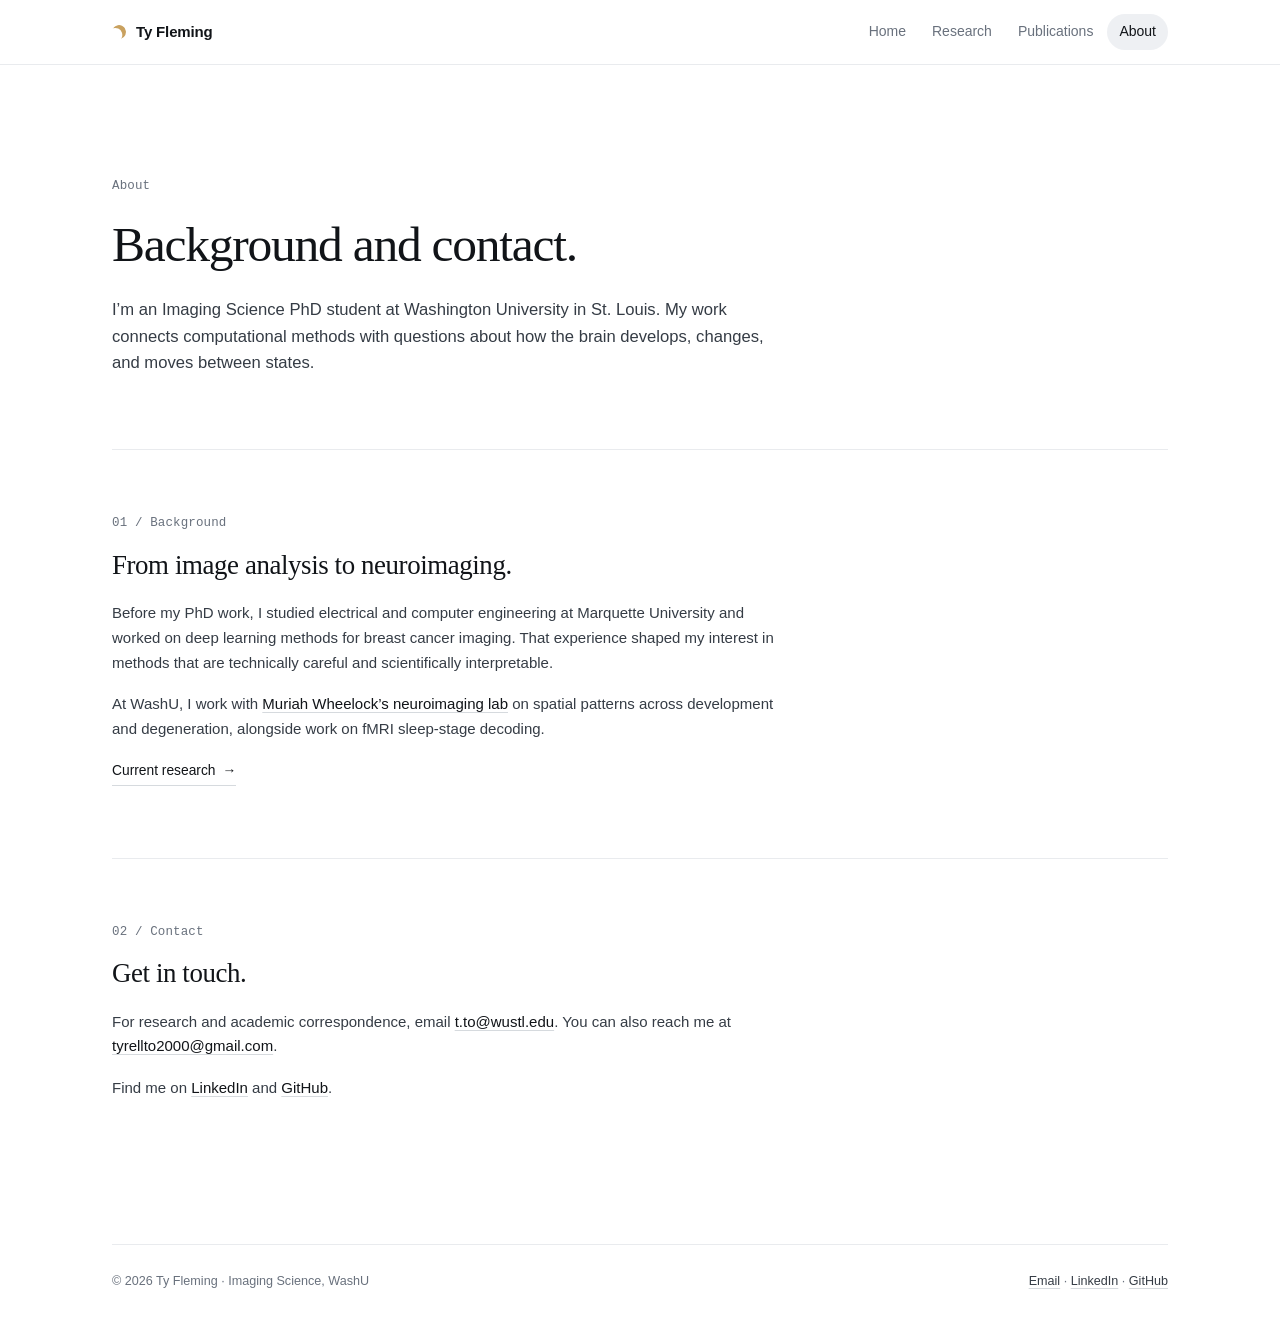
==== commit 3b85f37a: "Use smaller type, plainer headings, and a matrix hero graphic Reduce the type scale: 15px root and b" ====
--- a/about.html
+++ b/about.html
@@ -5,7 +5,7 @@
   <meta name="viewport" content="width=device-width, initial-scale=1">
   <meta name="description" content="About Ty Fleming, Imaging Science PhD student at WashU.">
   <title>About — Ty Fleming</title>
-  <link rel="stylesheet" href="style.css?v=20261013-sky3">
+  <link rel="stylesheet" href="style.css?v=20261017-type">
   <script src="sky.js?v=20261013-sky3"></script>
 
 </head>
@@ -18,7 +18,7 @@
     </div>
   </header>
   <main id="main">
-<section class="page-hero" aria-labelledby="about-title"><span class="eyebrow">About</span><div><h1 id="about-title">Imaging science, with an eye for patterns.</h1><p class="lead">I’m an Imaging Science PhD student at Washington University in St. Louis. My work connects computational methods with questions about how the brain develops, changes, and moves between states.</p></div></section>
+<section class="page-hero" aria-labelledby="about-title"><span class="eyebrow">About</span><div><h1 id="about-title">Background and contact.</h1><p class="lead">I’m an Imaging Science PhD student at Washington University in St. Louis. My work connects computational methods with questions about how the brain develops, changes, and moves between states.</p></div></section>
 <section class="content-section" aria-labelledby="path-title"><span class="section-label">01 / Background</span><div class="section-body wide-copy"><h2 id="path-title">From image analysis to neuroimaging.</h2><p>Before my PhD work, I studied electrical and computer engineering at Marquette University and worked on deep learning methods for breast cancer imaging. That experience shaped my interest in methods that are technically careful and scientifically interpretable.</p><p>At WashU, I work with <a href="https://www.mir.wustl.edu/research/research-centers/neuroimaging-labs-research-center-nil-rc/labs/wheelock-lab/people/">Muriah Wheelock’s neuroimaging lab</a> on spatial patterns across development and degeneration, alongside work on fMRI sleep-stage decoding.</p><p><a class="text-link" href="research.html">Current research</a></p></div></section>
 <section class="content-section" id="contact" aria-labelledby="contact-title"><span class="section-label">02 / Contact</span><div class="section-body wide-copy"><h2 id="contact-title">Get in touch.</h2><p>For research and academic correspondence, email <a href="mailto:t.to@wustl.edu">t.to@wustl.edu</a>. You can also reach me at <a href="mailto:tyrellto2000@gmail.com">tyrellto2000@gmail.com</a>.</p><p>Find me on <a href="https://www.linkedin.com/in/tyrellto/">LinkedIn</a> and <a href="https://github.com/tyfleming">GitHub</a>.</p></div></section>
 </main>
--- a/style.css
+++ b/style.css
@@ -14,8 +14,8 @@
 
 /* Base */
 *{box-sizing:border-box}
-html{scroll-behavior:smooth;scroll-padding-top:calc(var(--header) + 24px);-webkit-text-size-adjust:100%}
-body{margin:0;min-height:100vh;display:flex;flex-direction:column;background:var(--bg);color:var(--ink-2);font:16.5px/1.65 var(--sans);-webkit-font-smoothing:antialiased;-moz-osx-font-smoothing:grayscale;text-rendering:optimizeLegibility}
+html{font-size:15px;scroll-behavior:smooth;scroll-padding-top:calc(var(--header) + 24px);-webkit-text-size-adjust:100%}
+body{margin:0;min-height:100vh;display:flex;flex-direction:column;background:var(--bg);color:var(--ink-2);font:15px/1.65 var(--sans);-webkit-font-smoothing:antialiased;-moz-osx-font-smoothing:grayscale;text-rendering:optimizeLegibility}
 a{color:var(--ink);text-decoration:underline;text-decoration-color:var(--line-2);text-decoration-thickness:1px;text-underline-offset:.22em;transition:color .15s ease,text-decoration-color .15s ease}
 a:hover{color:var(--accent);text-decoration-color:currentColor}
 :focus-visible{outline:2px solid var(--accent);outline-offset:3px;border-radius:3px}
@@ -23,7 +23,7 @@
 em{font-style:italic}
 p{margin:0 0 1.1rem}
 h1,h2,h3{color:var(--ink);margin:0}
-h2{font:400 clamp(1.7rem,2.6vw,2.2rem)/1.2 var(--serif);letter-spacing:-.015em;margin:0 0 20px;max-width:var(--measure);text-wrap:balance}
+h2{font:400 clamp(1.4rem,2.1vw,1.9rem)/1.2 var(--serif);letter-spacing:-.015em;margin:0 0 20px;max-width:var(--measure);text-wrap:balance}
 h3{font-size:1.06rem;line-height:1.35;font-weight:600;letter-spacing:-.01em;margin:0 0 8px}
 button,select,input{font:inherit}
 ::selection{background:var(--accent-soft)}
@@ -48,11 +48,11 @@
 .page-hero.has-portrait{display:grid;grid-template-columns:minmax(0,1fr) minmax(180px,236px);gap:clamp(40px,7vw,96px);align-items:center}
 .eyebrow{display:block;margin:0 0 22px;font:500 12.5px/1.5 var(--mono);color:var(--muted);letter-spacing:.01em}
 .eyebrow .sep{color:var(--faint)}
-.page-hero h1{font:400 clamp(2.45rem,5.2vw,3.85rem)/1.07 var(--serif);letter-spacing:-.025em;max-width:820px;text-wrap:balance}
-.page-hero .lead{font-size:clamp(1.1rem,1.55vw,1.27rem);line-height:1.6;color:var(--ink-2);max-width:var(--measure);margin:26px 0 0}
+.page-hero h1{font:400 clamp(2rem,4vw,3.3rem)/1.08 var(--serif);letter-spacing:-.025em;max-width:820px;text-wrap:balance}
+.page-hero .lead{font-size:clamp(1rem,1.3vw,1.13rem);line-height:1.6;color:var(--ink-2);max-width:var(--measure);margin:26px 0 0}
 .hero-actions{display:flex;flex-wrap:wrap;align-items:center;gap:12px 24px;margin-top:34px}
-.hero-portrait{display:block;width:100%;aspect-ratio:320 / 420;border-radius:14px;overflow:hidden;box-shadow:0 1px 2px rgba(17,20,24,.06),0 18px 40px -22px rgba(17,20,24,.45)}
-.hero-portrait svg{display:block;width:100%;height:100%}
+.hero-matrix{display:block;width:100%;aspect-ratio:1;padding:10px;border:1px solid var(--line);border-radius:12px;background:var(--bg)}
+.hero-matrix img{display:block;width:100%;height:100%}
 
 .content-section{padding:64px 0 72px;border-top:1px solid var(--line)}
 .section-label{display:block;margin:0 0 16px;font:500 12.5px/1.5 var(--mono);color:var(--muted);letter-spacing:.01em}
@@ -385,11 +385,11 @@
   .page-hero.has-portrait{grid-template-columns:minmax(0,1fr) 112px;gap:22px;align-items:start}
   .page-hero.has-portrait .hero-copy{display:contents}
   .page-hero.has-portrait .eyebrow{grid-column:1;grid-row:1;align-self:center;margin:0}
-  .page-hero.has-portrait .hero-portrait{grid-column:2;grid-row:1}
+  .page-hero.has-portrait .hero-matrix{grid-column:2;grid-row:1}
   .page-hero.has-portrait h1,.page-hero.has-portrait .lead,.page-hero.has-portrait .hero-actions{grid-column:1 / -1}
   .page-hero.has-portrait .lead{margin-top:0}
   .page-hero.has-portrait .hero-actions{margin-top:6px}
-  .page-hero h1{font-size:clamp(2.2rem,9vw,3rem)}
+  .page-hero h1{font-size:clamp(1.85rem,8vw,2.5rem)}
   .content-section{padding:48px 0 54px}
   .project-list{grid-template-columns:1fr}
   .method-grid,.method-grid.sleep-grid{grid-template-columns:repeat(2,minmax(0,1fr))}
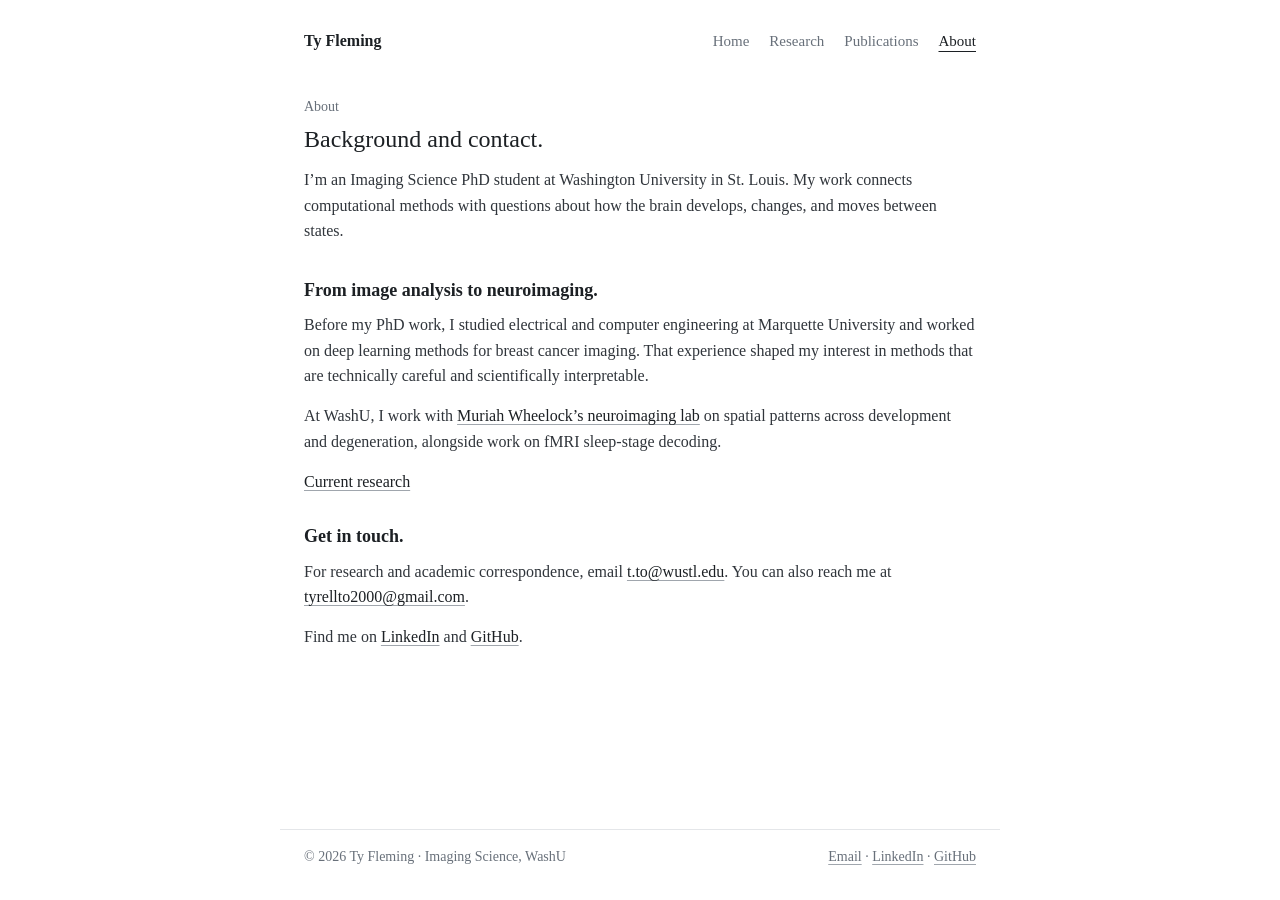
==== commit 528392e0: "Restyle as a plain academic page Replace the stylesheet with a short, plain one: one serif typeface," ====
--- a/about.html
+++ b/about.html
@@ -5,7 +5,7 @@
   <meta name="viewport" content="width=device-width, initial-scale=1">
   <meta name="description" content="About Ty Fleming, Imaging Science PhD student at WashU.">
   <title>About — Ty Fleming</title>
-  <link rel="stylesheet" href="style.css?v=20261017-type">
+  <link rel="stylesheet" href="style.css?v=20261025-academic">
   <script src="sky.js?v=20261013-sky3"></script>
 
 </head>
@@ -13,7 +13,7 @@
   <a class="skip-link" href="#main">Skip to content</a>
   <header class="site-header">
     <div class="header-inner">
-      <a class="brand" href="index.html"><span class="brand-mark" aria-hidden="true"></span>Ty Fleming<span class="visually-hidden"> — home</span></a>
+      <a class="brand" href="index.html">Ty Fleming<span class="visually-hidden"> — home</span></a>
       <nav class="site-nav" aria-label="Main navigation"><a href="index.html">Home</a><a href="research.html">Research</a><a href="publications.html">Publications</a><a href="about.html" aria-current="page">About</a></nav>
     </div>
   </header>
--- a/style.css
+++ b/style.css
@@ -1,340 +1,112 @@
-/* Minimal research site: one reading column, quiet hairlines, one accent.
-   Stage colors are a validated dusk-to-night ramp (Wake → N3 gets darker).
-   Pages opt into the Night Oracle theme with <html data-theme="night"> (the sleep page). */
+/* A plain academic page: one serif face, one narrow column, modest sizes, no ornament.
+   The sleep page sets <html data-theme="night"> for the same layout in dark colors. */
 :root{
-  --bg:#ffffff;--ink:#111418;--ink-2:#353c45;--muted:#69717d;--faint:#a3a9b2;
-  --line:#e9ebee;--line-2:#d6dade;--panel:#f6f7f9;--panel-2:#eef0f3;
-  --accent:#0f6e6a;--accent-ink:#0b5652;--accent-soft:#e7f1f0;--moon:#c9a15f;
-  --wake:#d4922a;--n1:#cf6068;--n2:#9460b8;--n3:#3f4a9c;
-  --sans:-apple-system,BlinkMacSystemFont,"Inter","Segoe UI",Roboto,"Helvetica Neue",Arial,sans-serif;
+  --bg:#ffffff;--ink:#1c2024;--ink-2:#30353b;--muted:#68707a;--faint:#a0a6ad;--line:#e4e6e9;
+  --accent:#0f6e6a;
   --serif:Charter,"Bitstream Charter","Iowan Old Style","Sitka Text",Cambria,Georgia,serif;
-  --mono:"SF Mono",ui-monospace,SFMono-Regular,Menlo,Consolas,"Liberation Mono",monospace;
-  --max:1120px;--gutter:32px;--measure:680px;--header:64px;
+  --max:720px;--gutter:24px;
+}
+:root[data-theme="night"]{
+  color-scheme:dark;
+  --bg:#121a22;--ink:#ece8df;--ink-2:#c9d0d6;--muted:#8d98a3;--faint:#5c6875;--line:#26323d;
+  --accent:#d9b97f;
 }
 
-/* Base */
 *{box-sizing:border-box}
-html{font-size:15px;scroll-behavior:smooth;scroll-padding-top:calc(var(--header) + 24px);-webkit-text-size-adjust:100%}
-body{margin:0;min-height:100vh;display:flex;flex-direction:column;background:var(--bg);color:var(--ink-2);font:15px/1.65 var(--sans);-webkit-font-smoothing:antialiased;-moz-osx-font-smoothing:grayscale;text-rendering:optimizeLegibility}
-a{color:var(--ink);text-decoration:underline;text-decoration-color:var(--line-2);text-decoration-thickness:1px;text-underline-offset:.22em;transition:color .15s ease,text-decoration-color .15s ease}
+html{-webkit-text-size-adjust:100%;scroll-behavior:smooth}
+body{margin:0;min-height:100vh;display:flex;flex-direction:column;background:var(--bg);color:var(--ink-2);font:16px/1.6 var(--serif);-webkit-font-smoothing:antialiased}
+a{color:var(--ink);text-decoration:underline;text-decoration-color:var(--faint);text-decoration-thickness:1px;text-underline-offset:.18em}
 a:hover{color:var(--accent);text-decoration-color:currentColor}
-:focus-visible{outline:2px solid var(--accent);outline-offset:3px;border-radius:3px}
+:focus-visible{outline:2px solid var(--accent);outline-offset:2px}
+p{margin:0 0 .9em}
+h1,h2,h3{margin:0;color:var(--ink);font-family:var(--serif);letter-spacing:0}
+h1{font-size:1.5rem;line-height:1.3;font-weight:400}
+h2{font-size:1.125rem;line-height:1.4;font-weight:600;margin:0 0 .5em}
+h3{font-size:1rem;line-height:1.45;font-weight:600}
 strong{color:var(--ink);font-weight:600}
-em{font-style:italic}
-p{margin:0 0 1.1rem}
-h1,h2,h3{color:var(--ink);margin:0}
-h2{font:400 clamp(1.4rem,2.1vw,1.9rem)/1.2 var(--serif);letter-spacing:-.015em;margin:0 0 20px;max-width:var(--measure);text-wrap:balance}
-h3{font-size:1.06rem;line-height:1.35;font-weight:600;letter-spacing:-.01em;margin:0 0 8px}
-button,select,input{font:inherit}
-::selection{background:var(--accent-soft)}
-.skip-link{position:absolute;left:-9999px;top:12px;z-index:50;background:var(--ink);color:#fff;padding:.5rem 1rem;border-radius:8px}
-.skip-link:focus{left:12px;color:#fff}
+::selection{background:rgba(15,110,106,.18)}
+.skip-link{position:absolute;left:-9999px;top:8px;background:var(--ink);color:var(--bg);padding:.4rem .8rem}
+.skip-link:focus{left:8px}
 .visually-hidden{position:absolute;width:1px;height:1px;padding:0;margin:-1px;overflow:hidden;clip:rect(0,0,0,0);white-space:nowrap;border:0}
 
-/* Header */
-.site-header{position:sticky;top:0;z-index:30;background:rgba(255,255,255,.86);-webkit-backdrop-filter:saturate(1.6) blur(14px);backdrop-filter:saturate(1.6) blur(14px);border-bottom:1px solid var(--line)}
-.header-inner{max-width:var(--max);height:var(--header);margin:0 auto;padding:0 var(--gutter);display:flex;align-items:center;justify-content:space-between;gap:24px}
-.brand{display:inline-flex;align-items:center;gap:10px;font-weight:600;font-size:15px;letter-spacing:-.01em;color:var(--ink);text-decoration:none;white-space:nowrap}
-.brand:hover{color:var(--ink)}
-.brand-mark{display:inline-block;width:14px;height:14px;border-radius:50%;box-shadow:inset -4.5px 1.5px 0 0 var(--moon);transform:rotate(-20deg)}
-.site-nav{display:flex;align-items:center;gap:2px}
-.site-nav a{font-size:14px;color:var(--muted);text-decoration:none;padding:6px 12px;border-radius:999px;transition:background-color .15s ease,color .15s ease}
-.site-nav a:hover{color:var(--ink);background:var(--panel)}
-.site-nav a[aria-current=page]{color:var(--ink);background:var(--panel-2)}
+/* Header and footer */
+.header-inner,main,.site-footer{width:100%;max-width:var(--max);margin:0 auto;padding-left:var(--gutter);padding-right:var(--gutter)}
+.header-inner{display:flex;flex-wrap:wrap;align-items:baseline;justify-content:space-between;gap:6px 24px;padding-top:28px;padding-bottom:6px}
+.brand{font-weight:600;color:var(--ink);text-decoration:none}
+.brand-mark{display:none}
+.site-nav{display:flex;flex-wrap:wrap;gap:4px 20px;font-size:.9375rem}
+.site-nav a{color:var(--muted);text-decoration:none}
+.site-nav a:hover{color:var(--ink)}
+.site-nav a[aria-current=page]{color:var(--ink);text-decoration:underline;text-underline-offset:.35em;text-decoration-color:var(--ink)}
+main{flex:1}
+.site-footer{display:flex;flex-wrap:wrap;justify-content:space-between;gap:6px 20px;margin-top:40px;padding-top:16px;padding-bottom:32px;border-top:1px solid var(--line);font-size:.875rem;color:var(--muted)}
+.site-footer a{color:var(--muted)}
 
-/* Layout */
-main{flex:1;width:100%;max-width:var(--max);margin:0 auto;padding:0 var(--gutter)}
-.page-hero{padding:clamp(64px,9vw,112px) 0 clamp(48px,6vw,72px)}
-.page-hero.has-portrait{display:grid;grid-template-columns:minmax(0,1fr) minmax(180px,236px);gap:clamp(40px,7vw,96px);align-items:center}
-.eyebrow{display:block;margin:0 0 22px;font:500 12.5px/1.5 var(--mono);color:var(--muted);letter-spacing:.01em}
-.eyebrow .sep{color:var(--faint)}
-.page-hero h1{font:400 clamp(2rem,4vw,3.3rem)/1.08 var(--serif);letter-spacing:-.025em;max-width:820px;text-wrap:balance}
-.page-hero .lead{font-size:clamp(1rem,1.3vw,1.13rem);line-height:1.6;color:var(--ink-2);max-width:var(--measure);margin:26px 0 0}
-.hero-actions{display:flex;flex-wrap:wrap;align-items:center;gap:12px 24px;margin-top:34px}
-.hero-matrix{display:block;width:100%;aspect-ratio:1;padding:10px;border:1px solid var(--line);border-radius:12px;background:var(--bg)}
-.hero-matrix img{display:block;width:100%;height:100%}
+/* Page heading */
+.page-hero{padding:36px 0 4px}
+.page-hero.has-portrait{display:grid;grid-template-columns:minmax(0,1fr) 96px;gap:32px;align-items:start}
+.eyebrow{display:block;margin:0 0 6px;font-size:.875rem;color:var(--muted)}
+.lead{margin:12px 0 0;color:var(--ink-2)}
+.hero-actions{display:flex;flex-wrap:wrap;gap:4px 18px;margin-top:10px;font-size:.9375rem}
+.hero-matrix{width:96px;margin-top:6px}
+.hero-matrix img{display:block;width:100%;height:auto}
 
-.content-section{padding:64px 0 72px;border-top:1px solid var(--line)}
-.section-label{display:block;margin:0 0 16px;font:500 12.5px/1.5 var(--mono);color:var(--muted);letter-spacing:.01em}
-.section-body>:first-child{margin-top:0}
-.section-body>:last-child{margin-bottom:0}
-.section-body>p,.wide-copy>p,.technical-content>p,.math-step p{max-width:var(--measure)}
-.intro{font-size:1.14rem;line-height:1.62;color:var(--ink-2)}
-.small{font-size:.89rem;line-height:1.6;color:var(--muted)}
-.small strong{color:var(--ink-2)}
+/* Sections: spacing instead of rules; the numbered labels are redundant with the headings. */
+.content-section{padding:30px 0 0}
+.section-label{display:none}
+.section-body>:last-child,.wide-copy>:last-child{margin-bottom:0}
+.small{font-size:.875rem;color:var(--muted)}
+.text-link{white-space:nowrap}
 
-/* Links and buttons */
-.text-link{display:inline-flex;align-items:center;gap:7px;font-size:.92rem;font-weight:500;color:var(--ink);text-decoration:none;border-bottom:1px solid var(--line-2);padding-bottom:2px;transition:color .15s ease,border-color .15s ease}
-.text-link::after{content:"→";font-weight:400;transition:transform .15s ease}
-.text-link[href^="http"]::after{content:"↗"}
-.text-link[href^="#"]::after{content:"↓"}
-.text-link:hover{color:var(--accent);border-color:var(--accent)}
-.text-link:hover::after{transform:translateX(2px)}
-.text-link[href^="#"]:hover::after{transform:translateY(2px)}
-.text-link.button{border:0;padding:10px 18px;border-radius:999px;background:var(--ink);color:#fff}
-.text-link.button:hover{background:var(--accent);color:#fff}
+/* Project lists */
+.project-list{margin:6px 0 0}
+.project-row{display:block;padding:6px 0;color:inherit;text-decoration:none}
+.project-row .number,.project-row .arrow{display:none}
+.project-row h3{display:inline;text-decoration:underline;text-decoration-color:var(--faint);text-decoration-thickness:1px;text-underline-offset:.18em}
+.project-row:hover h3{color:var(--accent);text-decoration-color:currentColor}
+.project-row p{margin:2px 0 0;color:var(--muted)}
 
-/* Project cards */
-.project-list{display:grid;grid-template-columns:repeat(2,minmax(0,1fr));gap:16px;margin-top:30px}
-.project-row{position:relative;display:flex;flex-direction:column;gap:12px;padding:24px 56px 26px 24px;border:1px solid var(--line);border-radius:14px;background:#fff;color:inherit;text-decoration:none;transition:border-color .2s ease,box-shadow .2s ease,transform .2s ease}
-.project-row:hover{color:inherit;border-color:var(--line-2);box-shadow:0 14px 32px -20px rgba(17,20,24,.28);transform:translateY(-2px)}
-.project-row .number{font:500 12.5px/1 var(--mono);color:var(--accent)}
-.project-row h3{margin:0;font-size:1.1rem}
-.project-row p{margin:0;color:var(--muted);font-size:.95rem;line-height:1.6}
-.project-row .arrow{position:absolute;top:20px;right:22px;color:var(--faint);font-size:1.05rem;transition:transform .2s ease,color .2s ease}
-.project-row:hover .arrow,.project-row:focus-visible .arrow{color:var(--accent);transform:translateX(3px)}
-.project-row:hover h3{color:var(--accent-ink)}
+/* Short numbered steps */
+.method-grid{margin:8px 0 12px}
+.method-step{display:flex;flex-wrap:wrap;align-items:baseline;column-gap:8px;margin:0 0 10px}
+.step-index{order:0;width:1.75em;flex:none;font-size:.875rem;color:var(--faint)}
+.method-step h3{order:1}
+.method-quantity{order:2;font-size:.875rem;color:var(--muted)}
+.method-quantity::before{content:"· "}
+.method-step p{order:3;flex-basis:calc(100% - 1.75em - 8px);margin:2px 0 0 calc(1.75em + 8px)}
 
-/* Method steps */
-.method-grid{display:grid;grid-template-columns:repeat(4,minmax(0,1fr));gap:30px 22px;margin:34px 0 26px}
-.method-grid.sleep-grid{grid-template-columns:repeat(3,minmax(0,1fr))}
-.method-step{position:relative;min-width:0;padding-top:20px;border-top:1px solid var(--line-2)}
-.method-step::before{content:"";position:absolute;top:-4px;left:0;width:7px;height:7px;border-radius:50%;background:var(--accent);box-shadow:0 0 0 3px #fff}
-.step-index{display:block;font:500 12px/1 var(--mono);color:var(--muted)}
-.method-quantity{display:block;margin:12px 0 14px;font:500 1.02rem/1.35 var(--mono);color:var(--accent-ink);letter-spacing:-.01em}
-.method-step h3{font-size:1rem;margin-bottom:6px}
-.method-step p{margin:0;font-size:.9rem;line-height:1.58;color:var(--muted)}
+/* Sleep page lists */
+.sleep-impact{margin:6px 0 4px}
+.impact-row{margin:0 0 10px}
+.impact-index{display:none}
+.impact-row p{margin:2px 0 0}
 
-/* Figures */
-.research-figure{margin:40px 0 0}
-.research-image-pan{overflow-x:auto;border:1px solid var(--line);border-radius:14px;background:#fff}
-.research-figure img{display:block;width:100%;height:auto;max-width:100%}
-.research-figure figcaption,.step-visual figcaption,.sleep-flow figcaption{max-width:var(--measure);margin-top:14px;font-size:.87rem;line-height:1.6;color:var(--muted)}
-.research-figure figcaption strong{color:var(--ink)}
-.step-visual{margin:30px 0 34px}
-.visual-pan{overflow-x:auto;border:1px solid var(--line);border-radius:14px;background:#fff}
-.step-visual img{display:block;width:100%;height:auto}
-.figure-index{font:600 12px/1 var(--mono);color:var(--ink);letter-spacing:.01em;margin-right:4px;white-space:nowrap}
-.figure-title{color:var(--ink);font-weight:600}
-.figure-meta{display:block;margin:4px 0 6px;font:12px/1.5 var(--mono);color:var(--muted)}
-
-/* Disclosure */
-.technical{margin-top:34px;border:1px solid var(--line);border-radius:14px;padding:0 22px}
-.technical summary{display:flex;align-items:center;justify-content:space-between;gap:16px;padding:17px 0;font-size:.95rem;font-weight:600;color:var(--ink);cursor:pointer;list-style:none}
-.technical summary::-webkit-details-marker{display:none}
-.technical summary::after{content:"";width:8px;height:8px;margin-right:4px;border-right:1.5px solid var(--muted);border-bottom:1.5px solid var(--muted);transform:rotate(45deg) translate(-2px,-2px);transition:transform .2s ease}
-.technical[open] summary::after{transform:rotate(-135deg) translate(-2px,-2px)}
-.technical-content{padding:2px 0 24px;border-top:1px solid var(--line);color:var(--ink-2)}
-.technical-content h3{margin:1.5rem 0 .4rem;font-size:1rem}
-.technical-content ul{margin:0;padding-left:1.3rem}
-.technical-content li{margin:.5rem 0}
+/* Figure and disclosure */
+.research-figure{margin:16px 0}
+.research-image-pan{overflow-x:auto}
+.research-figure img{display:block;width:100%;height:auto}
+.research-figure figcaption{margin-top:8px;font-size:.875rem;color:var(--muted)}
+.technical{margin:12px 0 0}
+.technical summary{cursor:pointer;font-weight:600;color:var(--ink)}
+.technical-content{padding:4px 0 0}
+.technical-content h3{margin:12px 0 2px}
 
 /* Publications */
-.pub-list{margin-top:26px;border-top:1px solid var(--line)}
-.pub-entry{display:grid;grid-template-columns:88px minmax(0,1fr);gap:24px;padding:26px 0;border-bottom:1px solid var(--line)}
-.pub-entry .year{font:500 13px/1.6 var(--mono);color:var(--muted);padding-top:2px}
-.pub-entry h3{max-width:720px;font-size:1.05rem;line-height:1.45;margin-bottom:8px}
-.pub-entry p{margin:0 0 12px;font-size:.92rem;color:var(--muted)}
-.pub-entry .text-link{font-size:.86rem}
-.pub-entry:last-child{border-bottom:0}
+.pub-entry{display:grid;grid-template-columns:3.25em minmax(0,1fr);gap:12px;margin:0 0 14px}
+.pub-entry .year{color:var(--muted)}
+.pub-entry h3{font-weight:400}
+.pub-entry p{margin:2px 0;color:var(--muted);font-size:.9375rem}
+.pub-entry .text-link{font-size:.9375rem}
 
-/* Notes */
-.note-band{max-width:var(--measure);margin:22px 0 14px;padding:16px 20px;border-radius:12px;background:var(--panel);font-size:.92rem;line-height:1.6}
-.note-band p:last-child{margin-bottom:0}
-
-/* Footer */
-.site-footer{width:calc(100% - 2 * var(--gutter));max-width:calc(var(--max) - 2 * var(--gutter));margin:72px auto 0;padding:26px 0 40px;border-top:1px solid var(--line);display:flex;align-items:baseline;justify-content:space-between;gap:20px;font-size:.84rem;color:var(--muted)}
-.site-footer a{color:var(--ink-2)}
-
-/* ---------- Sleep decoding page ---------- */
-.doc-layout{display:grid;grid-template-columns:minmax(0,1fr);gap:56px;align-items:start}
-.doc-toc{display:none}
-.toc-title{margin:0 0 12px;font:500 12px/1.5 var(--mono);color:var(--muted)}
-.doc-toc ol{list-style:none;margin:0;padding:0}
-.doc-toc ol ol{margin:4px 0 6px 12px;padding-left:10px;border-left:1px solid var(--line)}
-.doc-toc li{margin:0}
-.doc-toc a{display:block;padding:4px 0;font-size:.84rem;line-height:1.35;color:var(--muted);text-decoration:none}
-.doc-toc ol ol a{font-size:.8rem;padding:3px 0}
-.doc-toc a:hover{color:var(--ink)}
-.doc-toc a.is-active{color:var(--accent-ink);font-weight:600}
-@media(min-width:1180px){
-  .doc-layout{grid-template-columns:minmax(0,1fr) 188px}
-  .doc-toc{display:block;position:sticky;top:calc(var(--header) + 40px);max-height:calc(100vh - var(--header) - 72px);overflow:auto;padding:64px 0 24px}
-  .sleep-page .method-nav{display:none}
+@media(max-width:600px){
+  :root{--gutter:18px}
+  .header-inner{padding-top:20px}
+  .page-hero{padding-top:24px}
+  .page-hero.has-portrait{display:block}
+  .hero-matrix{display:none}
+  .pub-entry{grid-template-columns:1fr;gap:0}
 }
-
-/* Impact list */
-.sleep-impact{max-width:820px;margin:30px 0 0;display:grid;grid-template-columns:repeat(3,minmax(0,1fr));gap:16px}
-.impact-row{padding:22px 22px 24px;border-radius:14px;background:var(--panel)}
-.impact-index{display:block;margin-bottom:14px;font:500 12px/1 var(--mono);color:var(--accent)}
-.impact-row h3{font-size:1rem;margin:0 0 8px}
-.impact-row p{margin:0;font-size:.9rem;line-height:1.6;color:var(--ink-2)}
-.sleep-goal{max-width:var(--measure);margin:30px 0 12px;font-size:1.02rem;line-height:1.62}
-.sleep-evidence{margin-top:12px}
-
-/* Performance */
-.performance-summary{display:grid;grid-template-columns:repeat(3,minmax(0,1fr));gap:12px;max-width:820px;margin:28px 0 40px}
-.performance-summary>div{padding:20px 22px 22px;border-radius:14px;background:var(--panel)}
-.performance-summary strong{display:block;font:500 clamp(2rem,3.6vw,2.6rem)/1.05 var(--sans);letter-spacing:-.03em;color:var(--ink)}
-.performance-summary span{display:block;margin-top:10px;font-size:.86rem;color:var(--muted)}
-.performance-grid{display:grid;grid-template-columns:minmax(0,1.25fr) minmax(0,1fr);gap:40px;max-width:900px;align-items:start}
-.performance-grid h3{margin-bottom:12px}
-.performance-table-wrap{overflow-x:auto}
-.performance-table{width:100%;border-collapse:collapse;font-size:.88rem;font-variant-numeric:tabular-nums}
-.performance-table caption,.confusion caption{caption-side:top;text-align:left;margin-bottom:10px;font-size:.82rem;line-height:1.5;color:var(--muted)}
-.performance-table th,.performance-table td{padding:10px 8px;border-bottom:1px solid var(--line);text-align:right;white-space:nowrap}
-.performance-table th:first-child{text-align:left;padding-left:0}
-.performance-table td:last-child{padding-right:0}
-.performance-table thead th{font:500 11.5px/1.4 var(--mono);color:var(--muted);border-bottom-color:var(--line-2)}
-.performance-table tbody th{font-weight:600;color:var(--ink)}
-.stage-dot{display:inline-block;width:8px;height:8px;margin-right:9px;border-radius:50%;background:var(--stage);vertical-align:1px}
-.confusion{border-collapse:separate;border-spacing:3px;font-variant-numeric:tabular-nums}
-.confusion th{font:500 11.5px/1.3 var(--mono);color:var(--muted);padding:4px 6px;text-align:center}
-.confusion tbody th{text-align:right;padding-right:8px;color:var(--ink);font:600 .84rem/1.2 var(--sans)}
-.confusion td{width:66px;height:54px;padding:6px 4px;border-radius:7px;text-align:center;color:var(--ink)}
-.confusion td.is-dark{color:#fff}
-.confusion td span{display:block;font-size:.86rem;font-weight:600;line-height:1.2}
-.confusion td small{display:block;margin-top:2px;font:11px/1.2 var(--mono);opacity:.78}
-.confusion .axis-note th{font:500 11px/1.3 var(--mono);color:var(--muted);text-align:center;padding-bottom:2px}
-.performance-context{max-width:var(--measure);margin-top:26px}
-
-/* Pipeline diagram */
-.sleep-flow{margin:30px 0 40px}
-.flow-grid{display:grid;grid-template-columns:minmax(0,1fr) 30px minmax(118px,140px);align-items:stretch}
-.flow-branches{display:grid;gap:14px;min-width:0}
-.flow-branch-label{display:block;margin:0 0 7px;font:500 11.5px/1.4 var(--mono);color:var(--muted)}
-.flow-line{list-style:none;display:flex;align-items:stretch;gap:22px;margin:0;padding:0}
-.flow-line li{position:relative;flex:1;min-width:0;display:flex;flex-direction:column;justify-content:space-between;gap:8px;min-height:70px;padding:11px 12px;border-radius:10px;background:var(--panel);font-size:.78rem;line-height:1.3;color:var(--muted)}
-.flow-line li+li::before{content:"";position:absolute;left:-17px;top:50%;width:12px;height:1px;background:var(--faint)}
-.flow-line li+li::after{content:"";position:absolute;left:-9px;top:calc(50% - 3px);width:5px;height:5px;border-top:1px solid var(--faint);border-right:1px solid var(--faint);transform:rotate(45deg)}
-.flow-line strong{font:500 .9rem/1.2 var(--mono);color:var(--ink);white-space:nowrap}
-.flow-join{position:relative;margin:calc(11.5px * 1.4 + 7px + 35px) 0 35px}
-.flow-join::before{content:"";position:absolute;left:0;right:12px;top:0;bottom:0;border:1px solid var(--faint);border-left:0;border-radius:0 10px 10px 0}
-.flow-join::after{content:"";position:absolute;right:2px;top:calc(50% - 3px);width:5px;height:5px;border-top:1px solid var(--faint);border-right:1px solid var(--faint);transform:rotate(45deg)}
-.flow-join i{position:absolute;right:0;left:calc(100% - 12px);top:50%;height:1px;background:var(--faint)}
-.flow-merge{align-self:center;display:flex;flex-direction:column;justify-content:space-between;gap:8px;min-height:70px;padding:11px 12px;border-radius:10px;background:var(--ink);color:#c9ced5;font-size:.78rem;line-height:1.3}
-.flow-merge strong{font:500 .9rem/1.2 var(--mono);color:#fff}
-.sleep-flow figcaption{max-width:var(--measure)}
-
-/* Equations */
-.method-nav{display:flex;flex-wrap:wrap;gap:6px;margin:0 0 26px}
-.method-nav a{padding:4px 11px;border-radius:999px;background:var(--panel);font-size:.8rem;color:var(--ink-2);text-decoration:none}
-.method-nav a:hover{background:var(--accent-soft);color:var(--accent-ink)}
-.math-steps{margin-top:8px}
-.math-step{display:grid;grid-template-columns:44px minmax(0,1fr);gap:6px;padding:40px 0 34px;border-top:1px solid var(--line);scroll-margin-top:calc(var(--header) + 16px)}
-.math-step>div{min-width:0}
-.math-number{padding-top:3px;font:500 13px/1.4 var(--mono);color:var(--accent)}
-.math-step h3{margin:0 0 14px;font-size:1.2rem}
-.math-step p{font-size:.96rem;line-height:1.68}
-.math-step p:last-child{margin-bottom:0}
-.formula{max-width:100%;overflow-x:auto;margin:22px 0;padding:18px 20px;border-radius:12px;background:var(--panel);font-size:1.06rem;line-height:1.9;font-variant-numeric:tabular-nums}
-.formula .katex-display{width:max-content;min-width:100%;margin:0;text-align:center}
-.formula .katex-display>.katex{text-align:center}
-.formula .katex{font-size:1em}
-.method-source{margin-top:26px;max-width:var(--measure)}
-
-/* Simplex explorer */
-.simplex-shell{margin-top:26px}
-.simplex-toolbar{display:flex;flex-wrap:wrap;align-items:center;justify-content:space-between;gap:14px 20px;margin-bottom:16px}
-.simplex-label-view{display:flex;align-items:center;gap:12px;margin:0;padding:0;border:0;font-size:.84rem}
-.simplex-label-view[hidden]{display:none}
-.simplex-label-view legend{float:left;margin-right:4px;padding:0;font-weight:600;color:var(--ink)}
-.segmented{display:inline-flex;padding:3px;border-radius:999px;background:var(--panel-2)}
-.segmented label{display:inline-flex;align-items:center;padding:5px 13px;border-radius:999px;color:var(--muted);cursor:pointer;transition:background-color .15s ease,color .15s ease}
-.segmented input{position:absolute;opacity:0;pointer-events:none}
-.segmented label:has(input:checked){background:#fff;color:var(--ink);box-shadow:0 1px 2px rgba(17,20,24,.12)}
-.segmented label:has(input:focus-visible){outline:2px solid var(--accent);outline-offset:1px}
-.simplex-controls{display:flex;flex-wrap:wrap;align-items:center;gap:10px 14px;font-size:.84rem}
-.simplex-controls label{font-weight:600;color:var(--ink)}
-.simplex-controls select,.simplex-readout select{appearance:none;-webkit-appearance:none;border:1px solid var(--line-2);border-radius:9px;background:#fff url("data:image/svg+xml,%3Csvg xmlns='http://www.w3.org/2000/svg' width='10' height='6'%3E%3Cpath d='M1 1l4 4 4-4' fill='none' stroke='%2369717d' stroke-width='1.4'/%3E%3C/svg%3E") no-repeat right 11px center;color:var(--ink);padding:7px 32px 7px 11px;font-size:.84rem;cursor:pointer}
-.simplex-controls select:hover,.simplex-readout select:hover{border-color:var(--faint)}
-.simplex-actions{display:inline-flex;gap:4px}
-.simplex-actions button{min-width:34px;height:34px;padding:0 10px;border:1px solid var(--line-2);border-radius:9px;background:#fff;color:var(--ink-2);font-size:.84rem;cursor:pointer;transition:background-color .15s ease,border-color .15s ease}
-.simplex-actions button:hover{background:var(--panel);border-color:var(--faint)}
-.simplex-layout{display:grid;grid-template-columns:minmax(0,1.65fr) minmax(220px,.85fr);gap:28px;align-items:start}
-.simplex-canvas-wrap{min-width:0;border:1px solid var(--line);border-radius:16px;background:#fff;overflow:hidden}
-#simplex-canvas{display:block;width:100%;height:470px;touch-action:none;cursor:grab}
-#simplex-canvas:active{cursor:grabbing}
-.stage-key{display:flex;flex-wrap:wrap;gap:8px 18px;margin:14px 0 10px;font-size:.82rem;color:var(--ink-2)}
-.stage-key span{display:inline-flex;align-items:center;gap:7px}
-.stage-key i{display:inline-block;width:9px;height:9px;border-radius:50%;background:var(--stage)}
-.simplex-readout{font-size:.88rem}
-.simplex-readout label{display:block;margin-bottom:8px;color:var(--ink)}
-.simplex-readout select{width:100%}
-.prediction-summary{display:grid;grid-template-columns:1fr auto;gap:2px 12px;align-items:baseline;margin:22px 0 0;padding:0 0 12px}
-.prediction-summary span:first-child{grid-column:1 / -1;font:500 11.5px/1.5 var(--mono);color:var(--muted)}
-.prediction-summary strong{font-size:1.75rem;line-height:1.15;font-weight:600;letter-spacing:-.02em;color:var(--ink)}
-.prediction-summary strong::before{content:"";display:inline-block;width:11px;height:11px;margin-right:10px;border-radius:50%;background:var(--predicted-color,var(--faint));vertical-align:3px}
-.prediction-summary span:last-child{font-size:.82rem;color:var(--muted);font-variant-numeric:tabular-nums}
-.observed-summary{display:grid;grid-template-columns:1fr auto;align-items:baseline;gap:12px;margin:0 0 4px;padding:10px 0;border-top:1px solid var(--line)}
-.observed-summary[hidden]{display:none}
-.observed-summary span{font:500 11.5px/1.5 var(--mono);color:var(--muted)}
-.observed-summary strong{font-size:1.1rem;color:var(--ink)}
-.observed-summary strong::before{content:"";display:inline-block;width:9px;height:9px;margin-right:8px;border-radius:50%;background:var(--observed-color,var(--faint));vertical-align:1px}
-.prob-strip{display:flex;gap:2px;height:10px;margin:6px 0 4px;border-radius:5px;overflow:hidden;background:var(--panel-2)}
-.prob-strip i{display:block;height:100%;min-width:0;background:var(--stage);transition:flex-basis .25s ease}
-.simplex-readout table{width:100%;margin:12px 0 16px;border-collapse:collapse;font-size:.85rem;font-variant-numeric:tabular-nums}
-.simplex-readout th,.simplex-readout td{padding:8px 0;border-bottom:1px solid var(--line);text-align:left}
-.simplex-readout thead th{font:500 11.5px/1.4 var(--mono);color:var(--muted);border-bottom-color:var(--line-2)}
-.simplex-readout tbody th{font-weight:500;color:var(--ink)}
-.simplex-readout td:last-child,.simplex-readout th:last-child{text-align:right}
-
-/* Head studies page (unlinked) keeps working with the shared tokens. */
-.studies-intro h1{font-family:var(--serif)!important}
-
-/* ---------- Night Oracle theme (sleep page) ----------
-   The same layout under a night sky: ivory type, moon-gold accents, tarot-style framing.
-   Stage ramp re-stepped for the dark surface (CVD ΔE 12.7, normal-vision ΔE 17.6). */
-:root{--stars:url("data:image/svg+xml,%3Csvg xmlns='http://www.w3.org/2000/svg' width='420' height='420'%3E%3Cg fill='%23e7ecef'%3E%3Ccircle cx='24' cy='38' r='0.9' opacity='0.55'/%3E%3Ccircle cx='96' cy='12' r='0.6' opacity='0.4'/%3E%3Ccircle cx='152' cy='74' r='1.1' opacity='0.7'/%3E%3Ccircle cx='214' cy='30' r='0.7' opacity='0.45'/%3E%3Ccircle cx='288' cy='58' r='0.9' opacity='0.6'/%3E%3Ccircle cx='372' cy='22' r='0.6' opacity='0.4'/%3E%3Ccircle cx='402' cy='96' r='1' opacity='0.55'/%3E%3Ccircle cx='58' cy='138' r='0.7' opacity='0.45'/%3E%3Ccircle cx='130' cy='182' r='0.6' opacity='0.35'/%3E%3Ccircle cx='236' cy='148' r='0.8' opacity='0.5'/%3E%3Ccircle cx='330' cy='170' r='1.2' opacity='0.65'/%3E%3Ccircle cx='386' cy='226' r='0.7' opacity='0.4'/%3E%3Ccircle cx='18' cy='250' r='1' opacity='0.55'/%3E%3Ccircle cx='110' cy='286' r='0.8' opacity='0.5'/%3E%3Ccircle cx='196' cy='250' r='0.6' opacity='0.35'/%3E%3Ccircle cx='262' cy='318' r='1' opacity='0.6'/%3E%3Ccircle cx='346' cy='298' r='0.6' opacity='0.35'/%3E%3Ccircle cx='64' cy='372' r='0.7' opacity='0.45'/%3E%3Ccircle cx='154' cy='396' r='1.1' opacity='0.6'/%3E%3Ccircle cx='300' cy='392' r='0.8' opacity='0.45'/%3E%3C/g%3E%3Cg fill='%23d8b57c'%3E%3Ccircle cx='178' cy='126' r='1' opacity='.6'/%3E%3Ccircle cx='44' cy='322' r='.9' opacity='.5'/%3E%3C/g%3E%3C/svg%3E")}
-:root[data-theme="night"]{
-  color-scheme:dark;
-  --bg:#0d1720;--bg-2:#111c26;--ink:#ece6d6;--ink-2:#c1c9d0;--muted:#8f9aa6;--faint:#5e6a77;
-  --line:#1f2c38;--line-2:#2c3a47;--panel:#13202b;--panel-2:#1a2834;--panel-3:#22323f;
-  --accent:#d8b57c;--accent-ink:#e8cb95;--accent-soft:rgba(216,181,124,.14);--moon:#d8b57c;
-  --gold-line:rgba(216,181,124,.30);--gold-faint:rgba(216,181,124,.14);
-  --wake:#c38824;--n1:#b24f63;--n2:#6453a7;--n3:#359bd9;
-  --canvas-bg:#111c26;--canvas-line:#4a5866;--canvas-ink:#ece6d6;--canvas-point-alpha:.5;
-}
-:root[data-theme="night"] body{background:radial-gradient(1100px 620px at 82% -8%,rgba(40,66,92,.55),transparent 68%),radial-gradient(900px 700px at -10% 110%,rgba(52,48,96,.28),transparent 70%),var(--bg);background-attachment:fixed}
-/* A fixed, sparse star field: full at the page edges, faint behind the reading column. */
-:root[data-theme="night"] body::before{content:"";position:fixed;inset:0;z-index:-1;pointer-events:none;background-image:var(--stars);background-size:420px 420px;opacity:.8;-webkit-mask-image:linear-gradient(90deg,#000 0,#000 9%,rgba(0,0,0,.22) 24%,rgba(0,0,0,.22) 76%,#000 91%,#000 100%);mask-image:linear-gradient(90deg,#000 0,#000 9%,rgba(0,0,0,.22) 24%,rgba(0,0,0,.22) 76%,#000 91%,#000 100%)}
-:root[data-theme="night"] a{text-decoration-color:var(--gold-line)}
-:root[data-theme="night"] ::selection{background:rgba(216,181,124,.32);color:#fff}
-:root[data-theme="night"] .skip-link,:root[data-theme="night"] .skip-link:focus{background:var(--accent);color:var(--bg)}
-:root[data-theme="night"] .site-header{background:rgba(11,20,28,.78);-webkit-backdrop-filter:saturate(1.4) blur(14px);backdrop-filter:saturate(1.4) blur(14px);border-bottom-color:var(--gold-faint)}
-:root[data-theme="night"] .brand{font:500 16px/1 var(--serif);letter-spacing:.04em}
-:root[data-theme="night"] .site-nav a[aria-current=page]{color:var(--accent-ink);background:var(--accent-soft)}
-:root[data-theme="night"] .eyebrow,:root[data-theme="night"] .section-label{font:600 11.5px/1.6 var(--serif);color:var(--accent);letter-spacing:.24em;text-transform:uppercase}
-:root[data-theme="night"] .page-hero h1{letter-spacing:-.015em}
-/* Section dividers: a gold hairline that parts around a small star. */
-:root[data-theme="night"] .content-section{position:relative;border-top:0}
-:root[data-theme="night"] .content-section::before{content:"";position:absolute;top:0;left:0;right:0;height:1px;background:linear-gradient(90deg,transparent,var(--gold-line) 10%,var(--gold-line) 47%,transparent 48.6%,transparent 51.4%,var(--gold-line) 53%,var(--gold-line) 90%,transparent)}
-:root[data-theme="night"] .content-section::after{content:"✦";position:absolute;top:0;left:50%;transform:translate(-50%,-52%);font-size:12px;line-height:1;color:var(--accent)}
-:root[data-theme="night"] .text-link{border-bottom-color:var(--gold-line)}
-:root[data-theme="night"] .method-step{border-top-color:var(--gold-faint)}
-:root[data-theme="night"] .method-step::before{content:"✦";width:auto;height:auto;top:0;left:0;transform:translate(-2px,-55%);border-radius:0;background:var(--bg);box-shadow:none;padding-right:4px;font-size:11px;line-height:1;color:var(--accent)}
-:root[data-theme="night"] .visual-pan{border-color:var(--line-2);background:var(--bg-2)}
-:root[data-theme="night"] .figure-index{color:var(--accent)}
-:root[data-theme="night"] .note-band{border:1px solid var(--gold-faint)}
-:root[data-theme="night"] .site-footer{border-top-color:var(--gold-faint)}
-:root[data-theme="night"] .toc-title{font:600 11px/1.5 var(--serif);letter-spacing:.22em;text-transform:uppercase;color:var(--accent)}
-:root[data-theme="night"] .doc-toc ol ol{border-left-color:var(--gold-faint)}
-:root[data-theme="night"] .impact-row{background:linear-gradient(180deg,rgba(28,43,57,.85),rgba(17,28,38,.85));border:1px solid var(--gold-faint)}
-:root[data-theme="night"] .performance-summary>div{border:1px solid var(--gold-faint)}
-:root[data-theme="night"] .performance-summary strong{color:var(--accent-ink)}
-:root[data-theme="night"] .flow-line li{border:1px solid var(--line-2)}
-:root[data-theme="night"] .flow-merge{background:var(--accent);color:#3a2c14;box-shadow:0 0 34px -10px rgba(216,181,124,.6)}
-:root[data-theme="night"] .flow-merge strong{color:#14100a}
-:root[data-theme="night"] .flow-merge::before{color:#5b4826}
-:root[data-theme="night"] .method-nav a{border:1px solid var(--line-2)}
-:root[data-theme="night"] .formula{border:1px solid var(--line);color:var(--ink)}
-:root[data-theme="night"] .segmented label:has(input:checked){background:var(--panel-3);color:var(--accent-ink);box-shadow:inset 0 0 0 1px var(--gold-line)}
-:root[data-theme="night"] .simplex-controls select,:root[data-theme="night"] .simplex-readout select{background-color:var(--panel);background-image:url("data:image/svg+xml,%3Csvg xmlns='http://www.w3.org/2000/svg' width='10' height='6'%3E%3Cpath d='M1 1l4 4 4-4' fill='none' stroke='%23d8b57c' stroke-width='1.4'/%3E%3C/svg%3E")}
-:root[data-theme="night"] .simplex-actions button{background:var(--panel)}
-:root[data-theme="night"] .simplex-actions button:hover{background:var(--panel-2);border-color:var(--gold-line);color:var(--accent-ink)}
-:root[data-theme="night"] .simplex-canvas-wrap{border-color:var(--gold-faint);background:var(--bg-2)}
-@media(max-width:760px){:root[data-theme="night"] .eyebrow,:root[data-theme="night"] .section-label{letter-spacing:.14em}}
-
-/* On the light pages, links into the sleep research are dealt as small night tarot cards. */
-.project-row.is-night{border-color:#2c3a47;background:radial-gradient(130% 100% at 88% 0%,#1f3446 0,#121e29 52%,#0d1720 100%);box-shadow:inset 0 0 0 6px rgba(13,23,32,.5),inset 0 0 0 7px rgba(216,181,124,.22)}
-.project-row.is-night::before{content:"";position:absolute;inset:0;border-radius:inherit;background-image:var(--stars);background-size:420px 420px;opacity:.55;pointer-events:none}
-.project-row.is-night>*{position:relative}
-.project-row.is-night .number{color:#d8b57c;font-family:var(--serif);letter-spacing:.22em}
-.project-row.is-night h3{color:#ece6d6;font-family:var(--serif);font-weight:400;font-size:1.28rem}
-.project-row.is-night p{color:#b3bcc4}
-.project-row.is-night .arrow{position:absolute;color:#d8b57c}
-.project-row.is-night:hover{border-color:rgba(216,181,124,.55);box-shadow:inset 0 0 0 6px rgba(13,23,32,.5),inset 0 0 0 7px rgba(216,181,124,.35),0 22px 44px -24px rgba(13,23,32,.8)}
-.project-row.is-night:hover h3{color:#e8cb95}
+@media(prefers-reduced-motion:reduce){html{scroll-behavior:auto}}
 
 /* Cross-document fade so moving into (or out of) the night page feels continuous. */
 @view-transition{navigation:auto}
@@ -356,72 +128,12 @@
 @keyframes sky-brighten{to{filter:brightness(1.25)}}
 /* Fallback curtain for browsers without cross-document view transitions: same soft edge. */
 .sky-veil{position:fixed;left:0;right:0;top:0;height:200vh;z-index:100;pointer-events:none;will-change:transform}
-.sky-veil--dusk{background:linear-gradient(180deg,#0d1720 0,#0d1720 50%,rgba(13,23,32,0) 62%);animation:sky-veil-down .9s cubic-bezier(.65,0,.35,1) forwards}
+.sky-veil--dusk{background:linear-gradient(180deg,#121a22 0,#121a22 50%,rgba(18,26,34,0) 62%);animation:sky-veil-down .9s cubic-bezier(.65,0,.35,1) forwards}
 .sky-veil--dawn{background:linear-gradient(0deg,#fff 0,#fff 50%,rgba(255,255,255,0) 62%);animation:sky-veil-up .9s cubic-bezier(.65,0,.35,1) forwards}
 @keyframes sky-veil-down{from{transform:translateY(-100%)}to{transform:translateY(0)}}
 @keyframes sky-veil-up{from{transform:translateY(50%)}to{transform:translateY(-50%)}}
 html.sky-arrive-night::after,html.sky-arrive-day::after{content:"";position:fixed;inset:0;z-index:100;pointer-events:none;animation:sky-lift .5s ease .05s forwards}
-html.sky-arrive-night::after{background:#0d1720}
+html.sky-arrive-night::after{background:#121a22}
 html.sky-arrive-day::after{background:#fff}
 @keyframes sky-lift{to{opacity:0;visibility:hidden}}
 @media(prefers-reduced-motion:reduce){.sky-veil,html.sky-arrive-night::after,html.sky-arrive-day::after{display:none}}
-
-/* Responsive */
-@media(max-width:900px){
-  .performance-grid{grid-template-columns:1fr;gap:34px}
-  .sleep-impact{grid-template-columns:1fr}
-  .flow-grid{grid-template-columns:1fr}
-  .flow-join{display:none}
-  .flow-merge{margin-top:14px;align-self:stretch;flex-direction:row;align-items:baseline;min-height:0}
-  .flow-merge::before{content:"Both branches →";font:500 11.5px/1.4 var(--mono);color:#9aa1ab;margin-right:auto}
-  .simplex-layout{grid-template-columns:1fr}
-  #simplex-canvas{height:400px}
-}
-@media(max-width:760px){
-  :root{--gutter:20px;--header:auto}
-  html{scroll-padding-top:110px}
-  .header-inner{height:auto;min-height:58px;flex-wrap:wrap;gap:6px 16px;padding-top:10px;padding-bottom:10px}
-  .site-nav{margin-left:-12px}
-  .page-hero.has-portrait{grid-template-columns:minmax(0,1fr) 112px;gap:22px;align-items:start}
-  .page-hero.has-portrait .hero-copy{display:contents}
-  .page-hero.has-portrait .eyebrow{grid-column:1;grid-row:1;align-self:center;margin:0}
-  .page-hero.has-portrait .hero-matrix{grid-column:2;grid-row:1}
-  .page-hero.has-portrait h1,.page-hero.has-portrait .lead,.page-hero.has-portrait .hero-actions{grid-column:1 / -1}
-  .page-hero.has-portrait .lead{margin-top:0}
-  .page-hero.has-portrait .hero-actions{margin-top:6px}
-  .page-hero h1{font-size:clamp(1.85rem,8vw,2.5rem)}
-  .content-section{padding:48px 0 54px}
-  .project-list{grid-template-columns:1fr}
-  .method-grid,.method-grid.sleep-grid{grid-template-columns:repeat(2,minmax(0,1fr))}
-  .math-step{grid-template-columns:1fr;gap:6px}
-  .flow-line{flex-wrap:wrap;gap:10px 22px}
-  .flow-line li{flex:1 1 calc(50% - 22px)}
-  .flow-line li:nth-child(odd)::before,.flow-line li:nth-child(odd)::after{display:none}
-  .performance-summary{gap:8px}
-  .performance-summary>div{padding:16px 14px}
-  .simplex-toolbar{flex-direction:column;align-items:flex-start}
-}
-@media(max-width:600px){
-  .step-visual img{width:640px;max-width:none}
-  .step-visual figcaption::after{content:" Swipe the visual to inspect it.";color:var(--accent-ink)}
-}
-@media(max-width:490px){
-  .method-grid,.method-grid.sleep-grid{grid-template-columns:1fr}
-  .research-figure img{width:800px;max-width:none}
-  .pub-entry{grid-template-columns:1fr;gap:4px}
-  .performance-summary strong{font-size:1.6rem}
-  .performance-summary span{font-size:.75rem;line-height:1.35}
-  .performance-table{font-size:.78rem}
-  .performance-table th,.performance-table td{padding:8px 4px}
-  .confusion td{width:auto;min-width:56px}
-  .flow-line{display:grid;grid-template-columns:1fr;gap:10px}
-  .flow-line li::before,.flow-line li::after{display:none}
-  .formula{padding:14px 12px;font-size:.96rem}
-  .site-footer{display:block}
-  .site-footer span{display:block;margin-bottom:8px}
-  #simplex-canvas{height:330px}
-}
-@media(prefers-reduced-motion:reduce){
-  html{scroll-behavior:auto}
-  *,*::before,*::after{transition:none!important}
-}
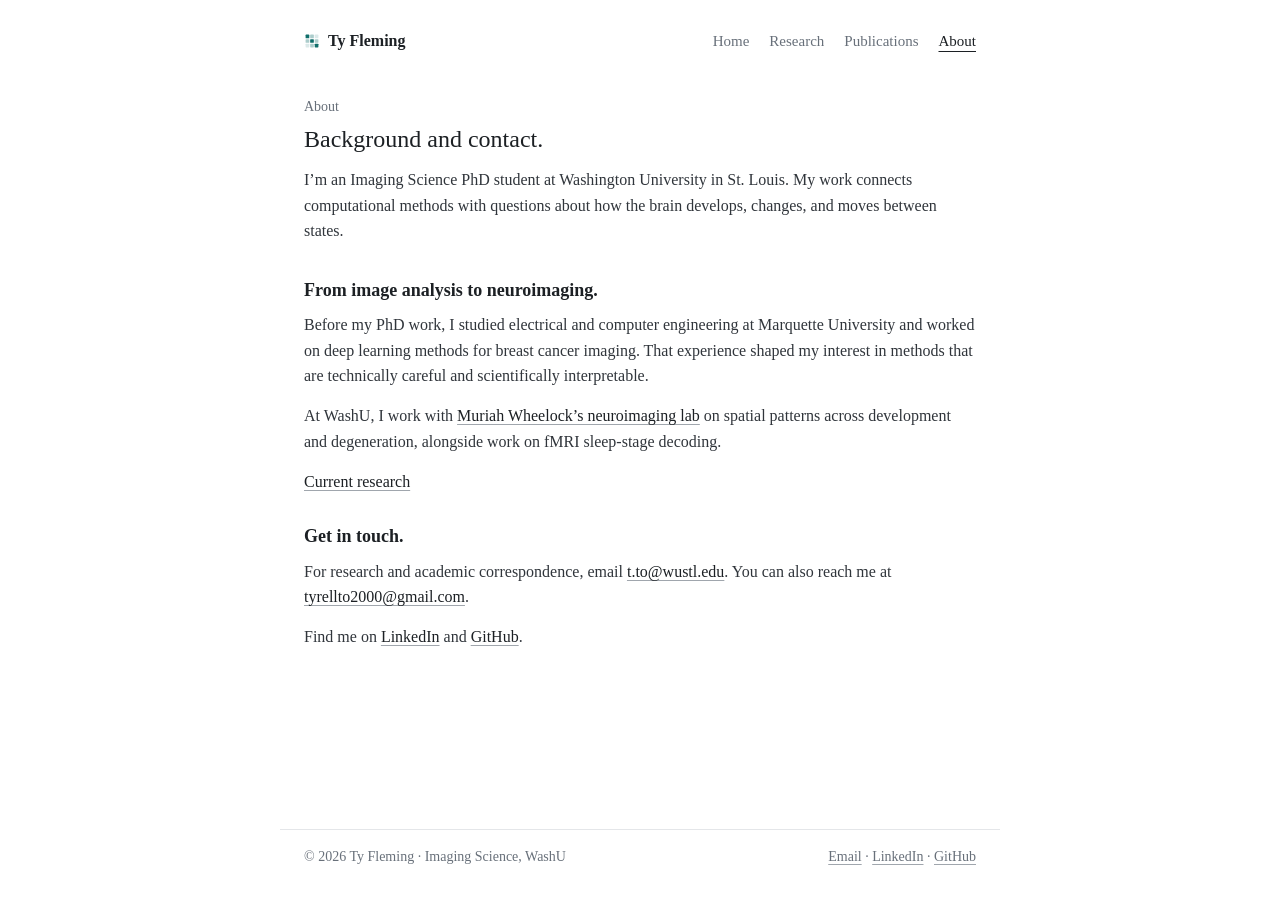
==== commit 697c5de4: "Add a small connectivity-matrix mark beside the name A 16px inline SVG (3×3 matrix with a darker dia" ====
--- a/about.html
+++ b/about.html
@@ -5,15 +5,14 @@
   <meta name="viewport" content="width=device-width, initial-scale=1">
   <meta name="description" content="About Ty Fleming, Imaging Science PhD student at WashU.">
   <title>About — Ty Fleming</title>
-  <link rel="stylesheet" href="style.css?v=20261025-academic">
-  <script src="sky.js?v=20261013-sky3"></script>
+  <link rel="stylesheet" href="style.css?v=20261025-icon">
 
 </head>
 <body>
   <a class="skip-link" href="#main">Skip to content</a>
   <header class="site-header">
     <div class="header-inner">
-      <a class="brand" href="index.html">Ty Fleming<span class="visually-hidden"> — home</span></a>
+      <a class="brand" href="index.html"><svg class="brand-icon" viewBox="0 0 20 20" aria-hidden="true" focusable="false" fill="currentColor"><rect x="2" y="2" width="4.6" height="4.6" rx=".8"/><rect x="7.7" y="2" width="4.6" height="4.6" rx=".8" opacity=".35"/><rect x="13.4" y="2" width="4.6" height="4.6" rx=".8" opacity=".15"/><rect x="2" y="7.7" width="4.6" height="4.6" rx=".8" opacity=".35"/><rect x="7.7" y="7.7" width="4.6" height="4.6" rx=".8"/><rect x="13.4" y="7.7" width="4.6" height="4.6" rx=".8" opacity=".35"/><rect x="2" y="13.4" width="4.6" height="4.6" rx=".8" opacity=".15"/><rect x="7.7" y="13.4" width="4.6" height="4.6" rx=".8" opacity=".35"/><rect x="13.4" y="13.4" width="4.6" height="4.6" rx=".8"/></svg>Ty Fleming<span class="visually-hidden"> — home</span></a>
       <nav class="site-nav" aria-label="Main navigation"><a href="index.html">Home</a><a href="research.html">Research</a><a href="publications.html">Publications</a><a href="about.html" aria-current="page">About</a></nav>
     </div>
   </header>
--- a/style.css
+++ b/style.css
@@ -31,9 +31,10 @@
 
 /* Header and footer */
 .header-inner,main,.site-footer{width:100%;max-width:var(--max);margin:0 auto;padding-left:var(--gutter);padding-right:var(--gutter)}
-.header-inner{display:flex;flex-wrap:wrap;align-items:baseline;justify-content:space-between;gap:6px 24px;padding-top:28px;padding-bottom:6px}
-.brand{font-weight:600;color:var(--ink);text-decoration:none}
-.brand-mark{display:none}
+.header-inner{display:flex;flex-wrap:wrap;align-items:center;justify-content:space-between;gap:6px 24px;padding-top:28px;padding-bottom:6px}
+/* A small connectivity-matrix mark beside the name; it takes the page's accent color. */
+.brand{display:inline-flex;align-items:center;gap:8px;font-weight:600;color:var(--ink);text-decoration:none}
+.brand-icon{width:16px;height:16px;flex:none;color:var(--accent)}
 .site-nav{display:flex;flex-wrap:wrap;gap:4px 20px;font-size:.9375rem}
 .site-nav a{color:var(--muted);text-decoration:none}
 .site-nav a:hover{color:var(--ink)}
@@ -107,33 +108,3 @@
   .pub-entry{grid-template-columns:1fr;gap:0}
 }
 @media(prefers-reduced-motion:reduce){html{scroll-behavior:auto}}
-
-/* Cross-document fade so moving into (or out of) the night page feels continuous. */
-@view-transition{navigation:auto}
-@media(prefers-reduced-motion:reduce){@view-transition{navigation:none}}
-
-/* Day ↔ night page transitions (sky.js). One continuous motion: the night page descends
-   over the day page behind a soft edge (dusk), and the day page rises back (dawn). */
-html:active-view-transition-type(to-night)::view-transition-old(root),
-html:active-view-transition-type(to-day)::view-transition-old(root),
-html:active-view-transition-type(to-night)::view-transition-new(root),
-html:active-view-transition-type(to-day)::view-transition-new(root){mix-blend-mode:normal}
-html:active-view-transition-type(to-night)::view-transition-old(root){animation:sky-dim 1s cubic-bezier(.65,0,.35,1) both}
-html:active-view-transition-type(to-day)::view-transition-old(root){animation:sky-brighten 1s cubic-bezier(.65,0,.35,1) both}
-html:active-view-transition-type(to-night)::view-transition-new(root){-webkit-mask-image:linear-gradient(180deg,#000 0,#000 44%,transparent 52%);mask-image:linear-gradient(180deg,#000 0,#000 44%,transparent 52%);-webkit-mask-size:100% 300%;mask-size:100% 300%;animation:sky-descend 1s cubic-bezier(.65,0,.35,1) both}
-html:active-view-transition-type(to-day)::view-transition-new(root){-webkit-mask-image:linear-gradient(0deg,#000 0,#000 44%,transparent 52%);mask-image:linear-gradient(0deg,#000 0,#000 44%,transparent 52%);-webkit-mask-size:100% 300%;mask-size:100% 300%;animation:sky-rise 1s cubic-bezier(.65,0,.35,1) both}
-@keyframes sky-descend{from{-webkit-mask-position:0 68%;mask-position:0 68%}to{-webkit-mask-position:0 26%;mask-position:0 26%}}
-@keyframes sky-rise{from{-webkit-mask-position:0 32%;mask-position:0 32%}to{-webkit-mask-position:0 74%;mask-position:0 74%}}
-@keyframes sky-dim{to{filter:brightness(.8)}}
-@keyframes sky-brighten{to{filter:brightness(1.25)}}
-/* Fallback curtain for browsers without cross-document view transitions: same soft edge. */
-.sky-veil{position:fixed;left:0;right:0;top:0;height:200vh;z-index:100;pointer-events:none;will-change:transform}
-.sky-veil--dusk{background:linear-gradient(180deg,#121a22 0,#121a22 50%,rgba(18,26,34,0) 62%);animation:sky-veil-down .9s cubic-bezier(.65,0,.35,1) forwards}
-.sky-veil--dawn{background:linear-gradient(0deg,#fff 0,#fff 50%,rgba(255,255,255,0) 62%);animation:sky-veil-up .9s cubic-bezier(.65,0,.35,1) forwards}
-@keyframes sky-veil-down{from{transform:translateY(-100%)}to{transform:translateY(0)}}
-@keyframes sky-veil-up{from{transform:translateY(50%)}to{transform:translateY(-50%)}}
-html.sky-arrive-night::after,html.sky-arrive-day::after{content:"";position:fixed;inset:0;z-index:100;pointer-events:none;animation:sky-lift .5s ease .05s forwards}
-html.sky-arrive-night::after{background:#121a22}
-html.sky-arrive-day::after{background:#fff}
-@keyframes sky-lift{to{opacity:0;visibility:hidden}}
-@media(prefers-reduced-motion:reduce){.sky-veil,html.sky-arrive-night::after,html.sky-arrive-day::after{display:none}}
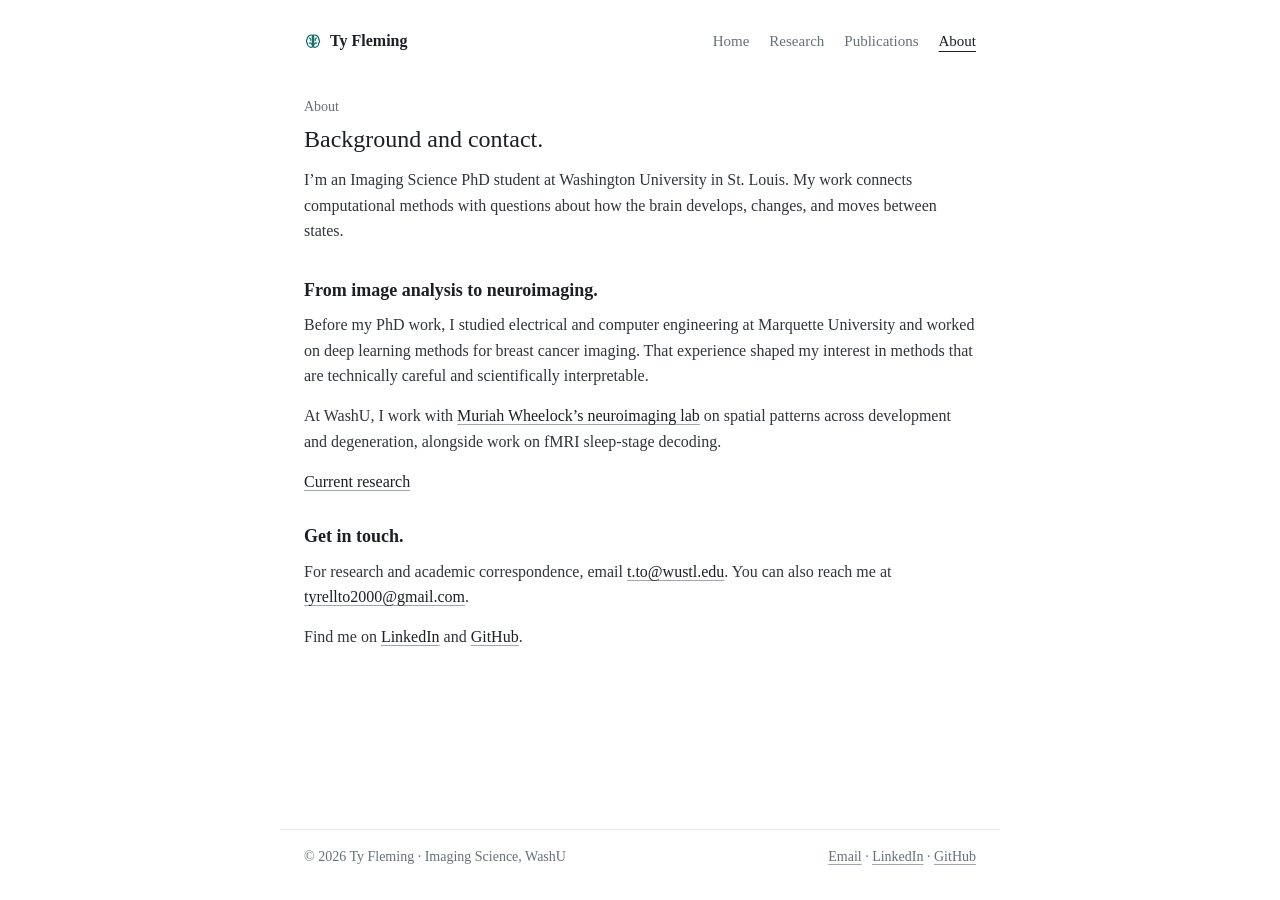
==== commit 0454a0d1: "Use a small brain mark beside the name Replace the connectivity-matrix mark with an 18px top-view br" ====
--- a/about.html
+++ b/about.html
@@ -5,14 +5,14 @@
   <meta name="viewport" content="width=device-width, initial-scale=1">
   <meta name="description" content="About Ty Fleming, Imaging Science PhD student at WashU.">
   <title>About — Ty Fleming</title>
-  <link rel="stylesheet" href="style.css?v=20261025-icon">
+  <link rel="stylesheet" href="style.css?v=20261025-brain">
 
 </head>
 <body>
   <a class="skip-link" href="#main">Skip to content</a>
   <header class="site-header">
     <div class="header-inner">
-      <a class="brand" href="index.html"><svg class="brand-icon" viewBox="0 0 20 20" aria-hidden="true" focusable="false" fill="currentColor"><rect x="2" y="2" width="4.6" height="4.6" rx=".8"/><rect x="7.7" y="2" width="4.6" height="4.6" rx=".8" opacity=".35"/><rect x="13.4" y="2" width="4.6" height="4.6" rx=".8" opacity=".15"/><rect x="2" y="7.7" width="4.6" height="4.6" rx=".8" opacity=".35"/><rect x="7.7" y="7.7" width="4.6" height="4.6" rx=".8"/><rect x="13.4" y="7.7" width="4.6" height="4.6" rx=".8" opacity=".35"/><rect x="2" y="13.4" width="4.6" height="4.6" rx=".8" opacity=".15"/><rect x="7.7" y="13.4" width="4.6" height="4.6" rx=".8" opacity=".35"/><rect x="13.4" y="13.4" width="4.6" height="4.6" rx=".8"/></svg>Ty Fleming<span class="visually-hidden"> — home</span></a>
+      <a class="brand" href="index.html"><svg class="brand-icon" viewBox="0 0 20 20" aria-hidden="true" focusable="false" fill="none" stroke="currentColor" stroke-width="1.35" stroke-linecap="round" stroke-linejoin="round"><path d="M9.3 3.4C6.3 2.9 3.6 5 3.5 7.9 2.6 9.2 2.7 11.4 3.7 12.6 3.7 15 5.6 17 8.1 17 8.6 17 9 16.9 9.3 16.7Z"/><path d="M10.7 3.4C13.7 2.9 16.4 5 16.5 7.9 17.4 9.2 17.3 11.4 16.3 12.6 16.3 15 14.4 17 11.9 17 11.4 17 11 16.9 10.7 16.7Z"/><path d="M6.2 6.9C7.3 7.2 7.8 8.2 7.5 9.3M5.9 12.3C7.1 12 8.1 12.6 8.4 13.6M13.8 6.9C12.7 7.2 12.2 8.2 12.5 9.3M14.1 12.3C12.9 12 11.9 12.6 11.6 13.6"/></svg>Ty Fleming<span class="visually-hidden"> — home</span></a>
       <nav class="site-nav" aria-label="Main navigation"><a href="index.html">Home</a><a href="research.html">Research</a><a href="publications.html">Publications</a><a href="about.html" aria-current="page">About</a></nav>
     </div>
   </header>
--- a/style.css
+++ b/style.css
@@ -32,9 +32,9 @@
 /* Header and footer */
 .header-inner,main,.site-footer{width:100%;max-width:var(--max);margin:0 auto;padding-left:var(--gutter);padding-right:var(--gutter)}
 .header-inner{display:flex;flex-wrap:wrap;align-items:center;justify-content:space-between;gap:6px 24px;padding-top:28px;padding-bottom:6px}
-/* A small connectivity-matrix mark beside the name; it takes the page's accent color. */
+/* A small brain mark (top view) beside the name; it takes the page's accent color. */
 .brand{display:inline-flex;align-items:center;gap:8px;font-weight:600;color:var(--ink);text-decoration:none}
-.brand-icon{width:16px;height:16px;flex:none;color:var(--accent)}
+.brand-icon{width:18px;height:18px;flex:none;color:var(--accent)}
 .site-nav{display:flex;flex-wrap:wrap;gap:4px 20px;font-size:.9375rem}
 .site-nav a{color:var(--muted);text-decoration:none}
 .site-nav a:hover{color:var(--ink)}
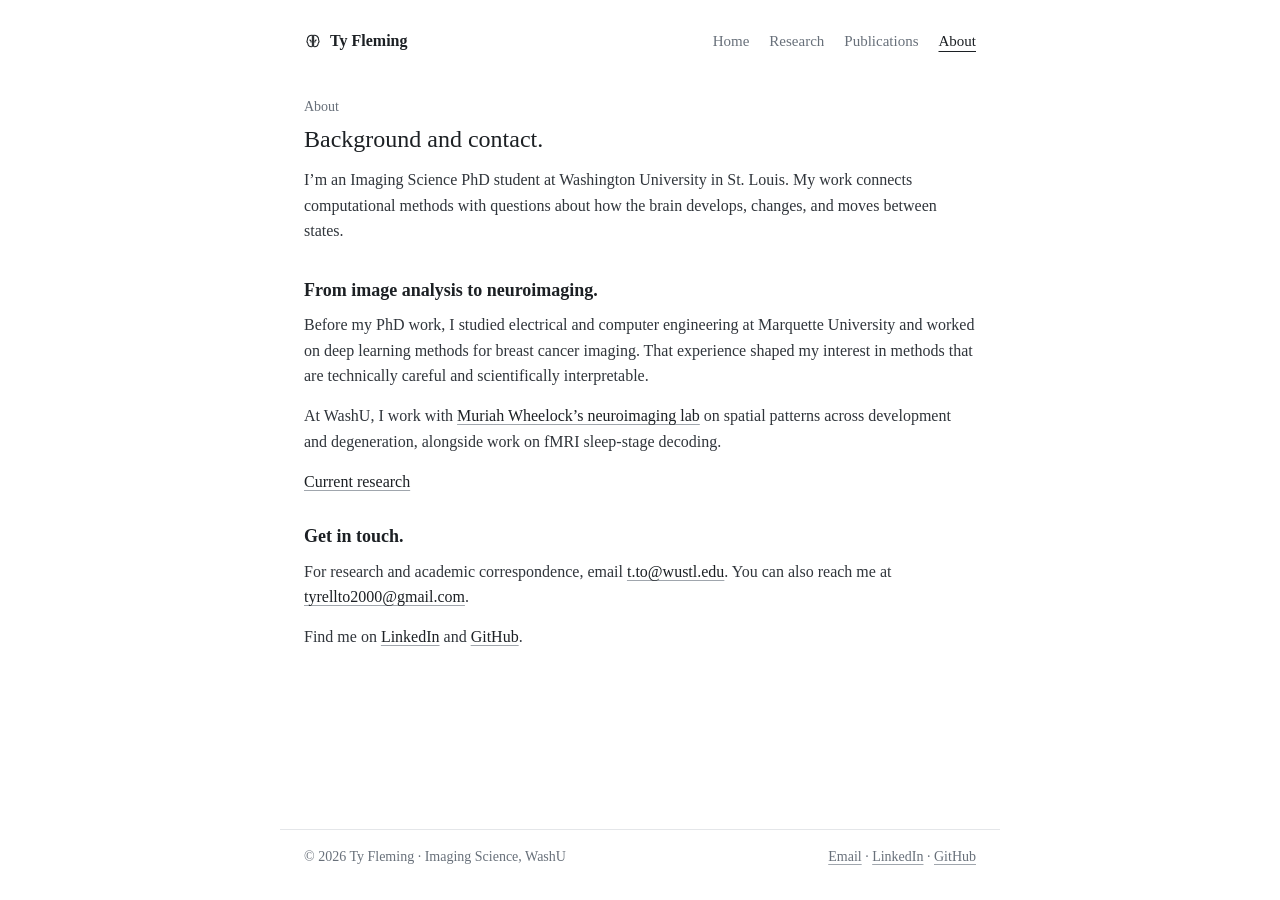
==== commit 517678ec: "Simplify the brain mark to a thin ink outline Use a plain top-view brain (two hemispheres, one fold " ====
--- a/about.html
+++ b/about.html
@@ -5,14 +5,14 @@
   <meta name="viewport" content="width=device-width, initial-scale=1">
   <meta name="description" content="About Ty Fleming, Imaging Science PhD student at WashU.">
   <title>About — Ty Fleming</title>
-  <link rel="stylesheet" href="style.css?v=20261025-brain">
+  <link rel="stylesheet" href="style.css?v=20261025-brain2">
 
 </head>
 <body>
   <a class="skip-link" href="#main">Skip to content</a>
   <header class="site-header">
     <div class="header-inner">
-      <a class="brand" href="index.html"><svg class="brand-icon" viewBox="0 0 20 20" aria-hidden="true" focusable="false" fill="none" stroke="currentColor" stroke-width="1.35" stroke-linecap="round" stroke-linejoin="round"><path d="M9.3 3.4C6.3 2.9 3.6 5 3.5 7.9 2.6 9.2 2.7 11.4 3.7 12.6 3.7 15 5.6 17 8.1 17 8.6 17 9 16.9 9.3 16.7Z"/><path d="M10.7 3.4C13.7 2.9 16.4 5 16.5 7.9 17.4 9.2 17.3 11.4 16.3 12.6 16.3 15 14.4 17 11.9 17 11.4 17 11 16.9 10.7 16.7Z"/><path d="M6.2 6.9C7.3 7.2 7.8 8.2 7.5 9.3M5.9 12.3C7.1 12 8.1 12.6 8.4 13.6M13.8 6.9C12.7 7.2 12.2 8.2 12.5 9.3M14.1 12.3C12.9 12 11.9 12.6 11.6 13.6"/></svg>Ty Fleming<span class="visually-hidden"> — home</span></a>
+      <a class="brand" href="index.html"><svg class="brand-icon" viewBox="0 0 20 20" aria-hidden="true" focusable="false" fill="none" stroke="currentColor" stroke-width="1.2" stroke-linecap="round" stroke-linejoin="round"><path d="M9.3 3.7C6.3 3.3 3.8 5.4 3.8 8.3 3.2 9.5 3.3 11.5 4.2 12.5 4.4 14.8 6.1 16.4 8.3 16.4 8.8 16.4 9.1 16.3 9.3 16.1Z"/><path d="M10.7 3.7C13.7 3.3 16.2 5.4 16.2 8.3 16.8 9.5 16.7 11.5 15.8 12.5 15.6 14.8 13.9 16.4 11.7 16.4 11.2 16.4 10.9 16.3 10.7 16.1Z"/><path d="M6.4 8.9C7.5 9.1 8.1 10.1 7.8 11.2M13.6 8.9C12.5 9.1 11.9 10.1 12.2 11.2"/></svg>Ty Fleming<span class="visually-hidden"> — home</span></a>
       <nav class="site-nav" aria-label="Main navigation"><a href="index.html">Home</a><a href="research.html">Research</a><a href="publications.html">Publications</a><a href="about.html" aria-current="page">About</a></nav>
     </div>
   </header>
--- a/style.css
+++ b/style.css
@@ -32,9 +32,9 @@
 /* Header and footer */
 .header-inner,main,.site-footer{width:100%;max-width:var(--max);margin:0 auto;padding-left:var(--gutter);padding-right:var(--gutter)}
 .header-inner{display:flex;flex-wrap:wrap;align-items:center;justify-content:space-between;gap:6px 24px;padding-top:28px;padding-bottom:6px}
-/* A small brain mark (top view) beside the name; it takes the page's accent color. */
+/* A small line-drawn brain beside the name, in the same ink as the name. */
 .brand{display:inline-flex;align-items:center;gap:8px;font-weight:600;color:var(--ink);text-decoration:none}
-.brand-icon{width:18px;height:18px;flex:none;color:var(--accent)}
+.brand-icon{width:18px;height:18px;flex:none}
 .site-nav{display:flex;flex-wrap:wrap;gap:4px 20px;font-size:.9375rem}
 .site-nav a{color:var(--muted);text-decoration:none}
 .site-nav a:hover{color:var(--ink)}
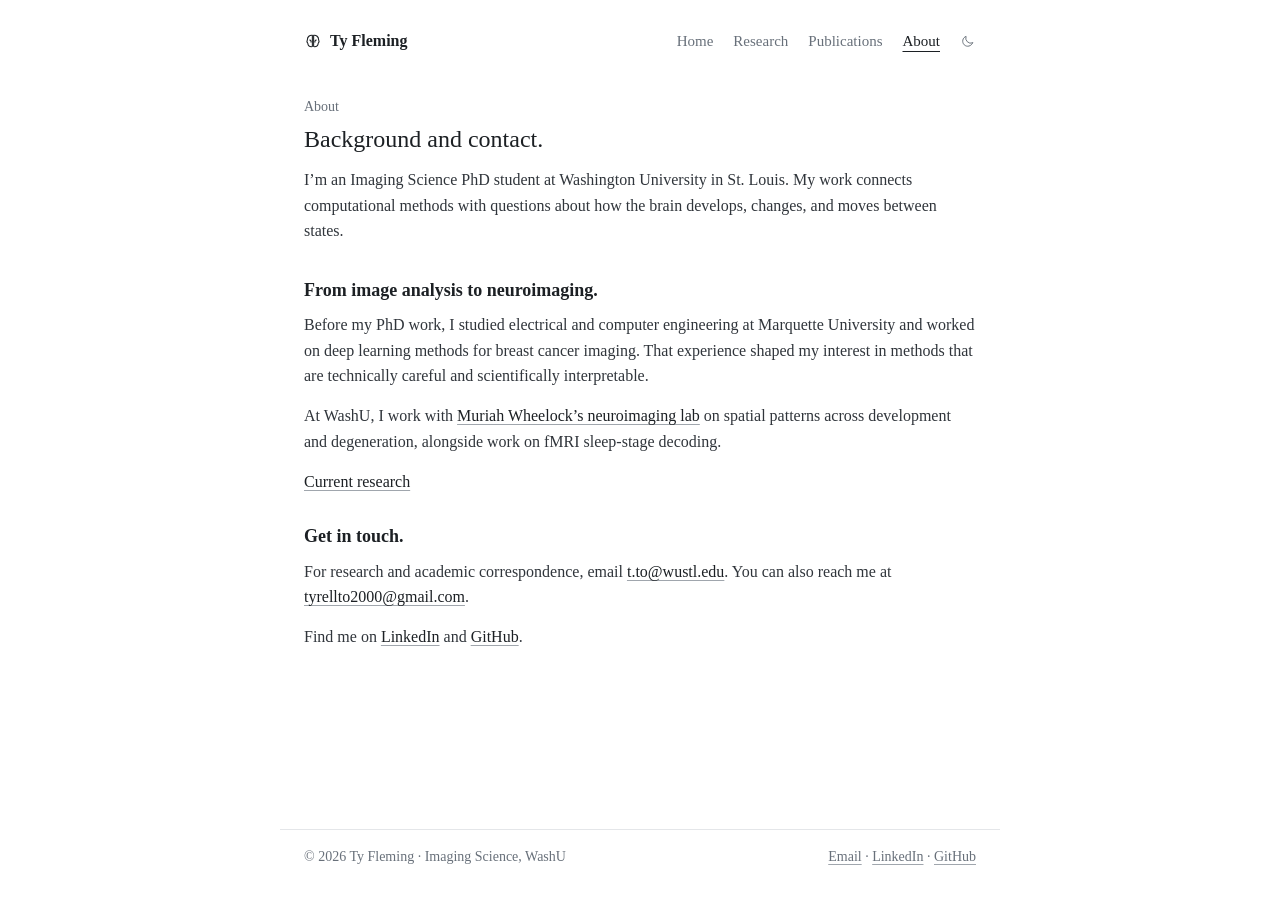
==== commit 391bfa29: "Make the dark theme a site-wide toggle Replace the sleep page's fixed dark theme with a moon/sun but" ====
--- a/about.html
+++ b/about.html
@@ -5,7 +5,8 @@
   <meta name="viewport" content="width=device-width, initial-scale=1">
   <meta name="description" content="About Ty Fleming, Imaging Science PhD student at WashU.">
   <title>About — Ty Fleming</title>
-  <link rel="stylesheet" href="style.css?v=20261025-brain2">
+  <link rel="stylesheet" href="style.css?v=20261025-theme">
+  <script src="theme.js?v=20261025-theme"></script>
 
 </head>
 <body>
@@ -13,7 +14,7 @@
   <header class="site-header">
     <div class="header-inner">
       <a class="brand" href="index.html"><svg class="brand-icon" viewBox="0 0 20 20" aria-hidden="true" focusable="false" fill="none" stroke="currentColor" stroke-width="1.2" stroke-linecap="round" stroke-linejoin="round"><path d="M9.3 3.7C6.3 3.3 3.8 5.4 3.8 8.3 3.2 9.5 3.3 11.5 4.2 12.5 4.4 14.8 6.1 16.4 8.3 16.4 8.8 16.4 9.1 16.3 9.3 16.1Z"/><path d="M10.7 3.7C13.7 3.3 16.2 5.4 16.2 8.3 16.8 9.5 16.7 11.5 15.8 12.5 15.6 14.8 13.9 16.4 11.7 16.4 11.2 16.4 10.9 16.3 10.7 16.1Z"/><path d="M6.4 8.9C7.5 9.1 8.1 10.1 7.8 11.2M13.6 8.9C12.5 9.1 11.9 10.1 12.2 11.2"/></svg>Ty Fleming<span class="visually-hidden"> — home</span></a>
-      <nav class="site-nav" aria-label="Main navigation"><a href="index.html">Home</a><a href="research.html">Research</a><a href="publications.html">Publications</a><a href="about.html" aria-current="page">About</a></nav>
+      <nav class="site-nav" aria-label="Main navigation"><a href="index.html">Home</a><a href="research.html">Research</a><a href="publications.html">Publications</a><a href="about.html" aria-current="page">About</a><button class="theme-toggle" type="button" aria-label="Dark theme" aria-pressed="false" hidden><svg class="icon-moon" viewBox="0 0 20 20" aria-hidden="true" focusable="false" fill="none" stroke="currentColor" stroke-width="1.2" stroke-linecap="round" stroke-linejoin="round"><path d="M15.8 12.4A6.4 6.4 0 0 1 7.6 4.2 6.4 6.4 0 1 0 15.8 12.4Z"/></svg><svg class="icon-sun" viewBox="0 0 20 20" aria-hidden="true" focusable="false" fill="none" stroke="currentColor" stroke-width="1.2" stroke-linecap="round" stroke-linejoin="round"><circle cx="10" cy="10" r="3.3"/><path d="M10 2.6V4.2M10 15.8V17.4M2.6 10H4.2M15.8 10H17.4M4.8 4.8 5.9 5.9M14.1 14.1 15.2 15.2M4.8 15.2 5.9 14.1M14.1 5.9 15.2 4.8"/></svg></button></nav>
     </div>
   </header>
   <main id="main">
--- a/style.css
+++ b/style.css
@@ -1,16 +1,23 @@
 /* A plain academic page: one serif face, one narrow column, modest sizes, no ornament.
-   The sleep page sets <html data-theme="night"> for the same layout in dark colors. */
+   theme.js sets <html data-theme="light|dark"> from the visitor's choice or system setting. */
 :root{
+  color-scheme:light;
   --bg:#ffffff;--ink:#1c2024;--ink-2:#30353b;--muted:#68707a;--faint:#a0a6ad;--line:#e4e6e9;
   --accent:#0f6e6a;
   --serif:Charter,"Bitstream Charter","Iowan Old Style","Sitka Text",Cambria,Georgia,serif;
   --max:720px;--gutter:24px;
 }
-:root[data-theme="night"]{
+:root[data-theme="dark"]{
   color-scheme:dark;
   --bg:#121a22;--ink:#ece8df;--ink-2:#c9d0d6;--muted:#8d98a3;--faint:#5c6875;--line:#26323d;
   --accent:#d9b97f;
 }
+/* Without JavaScript, follow the system setting. */
+@media(prefers-color-scheme:dark){:root:not([data-theme]){
+  color-scheme:dark;
+  --bg:#121a22;--ink:#ece8df;--ink-2:#c9d0d6;--muted:#8d98a3;--faint:#5c6875;--line:#26323d;
+  --accent:#d9b97f;
+}}
 
 *{box-sizing:border-box}
 html{-webkit-text-size-adjust:100%;scroll-behavior:smooth}
@@ -38,6 +45,13 @@
 .site-nav{display:flex;flex-wrap:wrap;gap:4px 20px;font-size:.9375rem}
 .site-nav a{color:var(--muted);text-decoration:none}
 .site-nav a:hover{color:var(--ink)}
+/* Theme toggle: a moon in light mode, a sun in dark mode. Hidden until theme.js runs. */
+.theme-toggle{display:inline-flex;align-items:center;align-self:center;padding:6px;margin:-6px;border:0;background:none;color:var(--muted);cursor:pointer}
+.theme-toggle:hover{color:var(--ink)}
+.theme-toggle[hidden]{display:none}
+.theme-toggle svg{width:16px;height:16px}
+.icon-sun,:root[data-theme="dark"] .icon-moon{display:none}
+:root[data-theme="dark"] .icon-sun{display:block}
 .site-nav a[aria-current=page]{color:var(--ink);text-decoration:underline;text-underline-offset:.35em;text-decoration-color:var(--ink)}
 main{flex:1}
 .site-footer{display:flex;flex-wrap:wrap;justify-content:space-between;gap:6px 20px;margin-top:40px;padding-top:16px;padding-bottom:32px;border-top:1px solid var(--line);font-size:.875rem;color:var(--muted)}
@@ -51,6 +65,7 @@
 .hero-actions{display:flex;flex-wrap:wrap;gap:4px 18px;margin-top:10px;font-size:.9375rem}
 .hero-matrix{width:96px;margin-top:6px}
 .hero-matrix img{display:block;width:100%;height:auto}
+:root[data-theme="dark"] .hero-matrix img{filter:invert(1) hue-rotate(180deg)}
 
 /* Sections: spacing instead of rules; the numbered labels are redundant with the headings. */
 .content-section{padding:30px 0 0}
